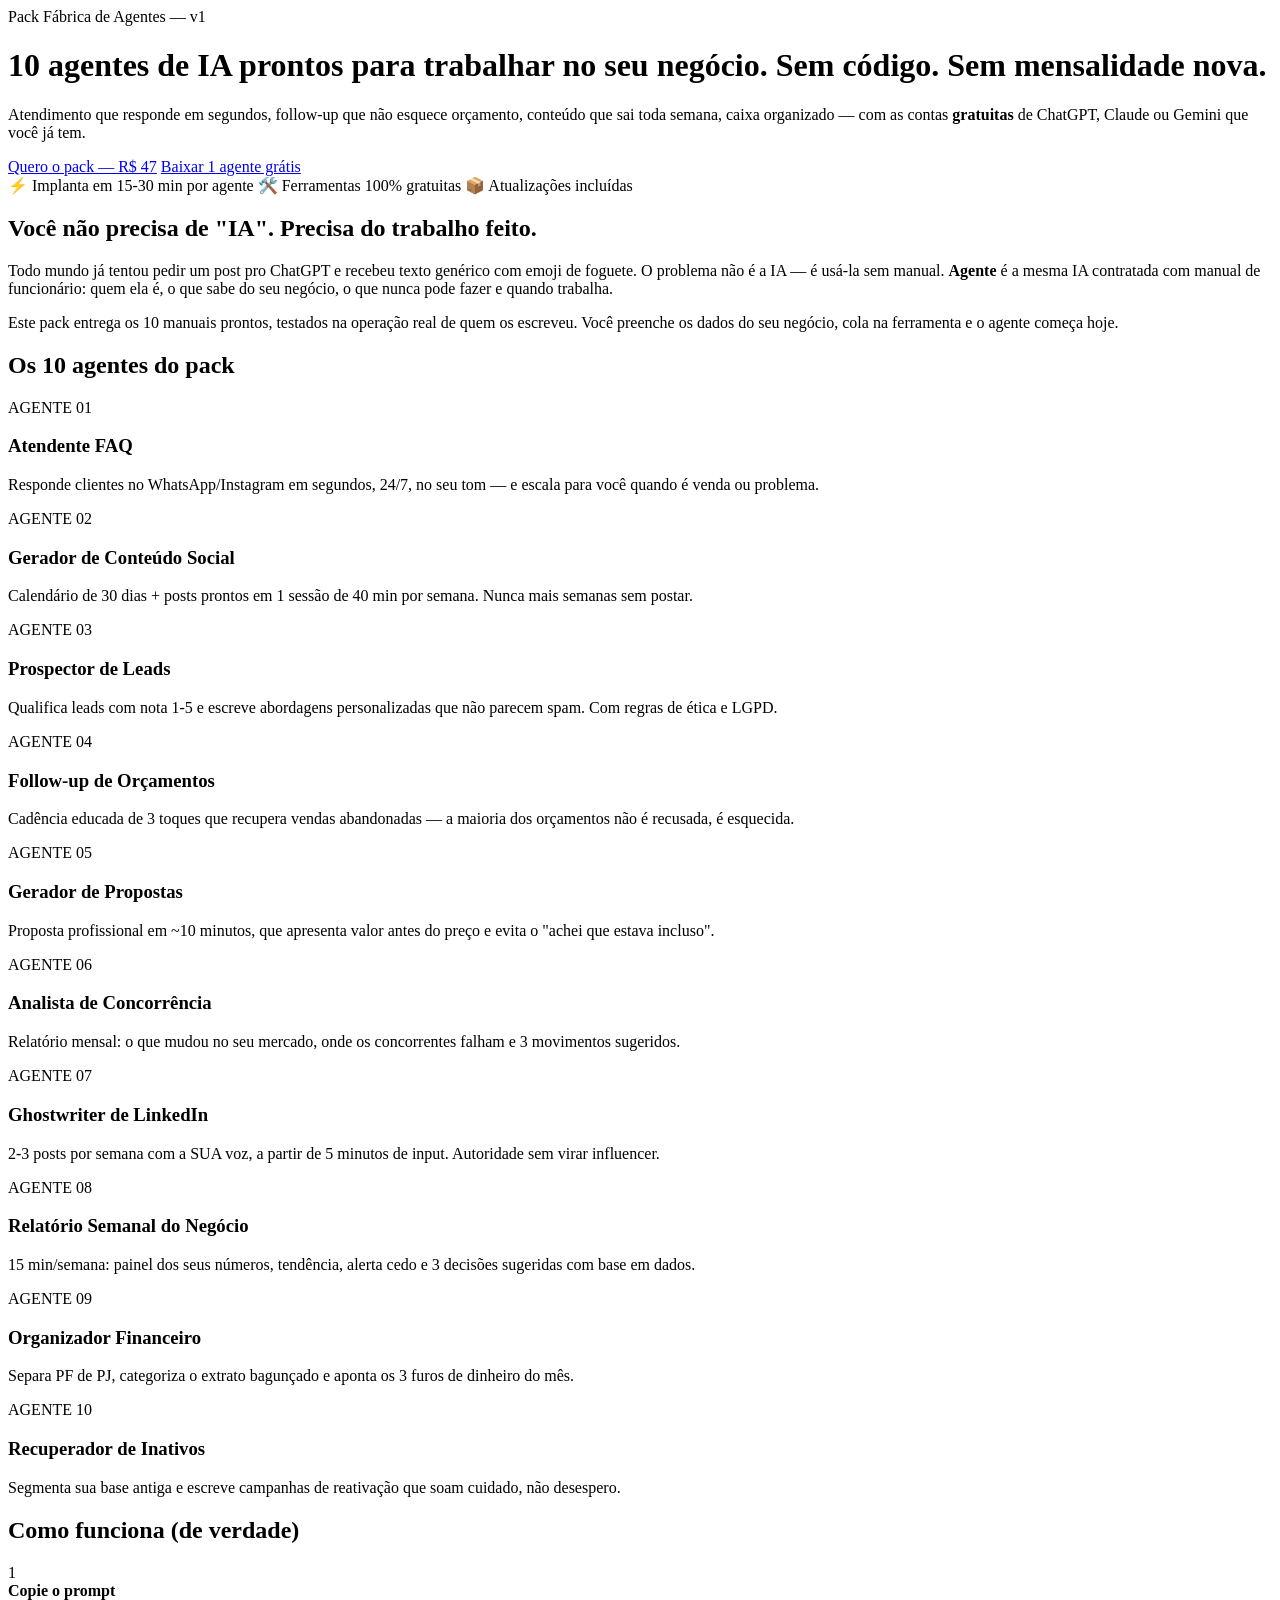
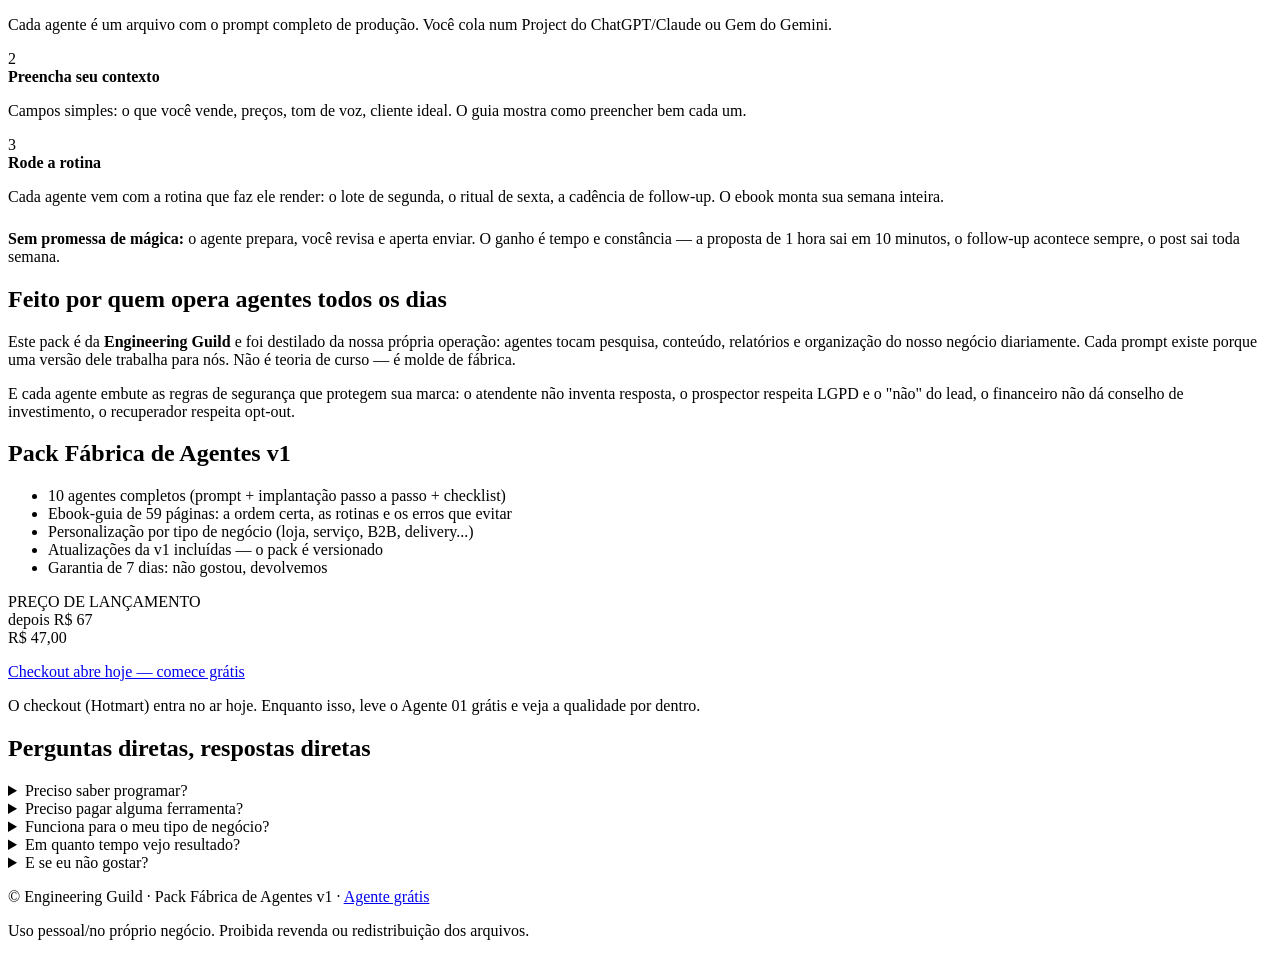
==== index.html @ 8c7f843d "feat(site): index.html [ENG-140]" ====
<!DOCTYPE html>
<html lang="pt-BR">
<head>
<meta charset="utf-8">
<meta name="viewport" content="width=device-width, initial-scale=1">
<title>Fábrica de Agentes — 10 agentes de IA prontos para o seu negócio (sem código)</title>
<meta name="description" content="Pack com 10 agentes de IA prontos para pequenos negócios: atendimento, propostas, prospecção, follow-up, conteúdo, finanças. Copiar, colar e usar — sem código, sem mensalidade nova. R$ 47 no lançamento.">
<link rel="canonical" href="https://engineeringguild.github.io/fabrica-de-agentes/">
<meta property="og:title" content="Fábrica de Agentes — 10 agentes de IA prontos para o seu negócio">
<meta property="og:description" content="Prompts de produção + guia passo a passo + ebook de 59 páginas. Feito por quem opera agentes todos os dias. R$ 47 no lançamento.">
<meta property="og:type" content="website">
<meta property="og:url" content="https://engineeringguild.github.io/fabrica-de-agentes/">
<meta property="og:locale" content="pt_BR">
<link rel="stylesheet" href="style.css">
<script type="application/ld+json">
{
  "@context": "https://schema.org",
  "@type": "Product",
  "name": "Pack Fábrica de Agentes v1",
  "description": "10 agentes de IA prontos para pequenos negócios — prompts de produção, guia de implantação passo a passo e ebook de 59 páginas.",
  "brand": { "@type": "Brand", "name": "Engineering Guild" },
  "offers": {
    "@type": "Offer",
    "price": "47.00",
    "priceCurrency": "BRL",
    "availability": "https://schema.org/PreOrder"
  }
}
</script>
</head>
<body>

<header class="hero">
  <div class="wrap">
    <div class="kicker">Pack Fábrica de Agentes — v1</div>
    <h1>10 agentes de IA prontos para trabalhar no seu negócio. Sem código. Sem mensalidade nova.</h1>
    <p class="sub">Atendimento que responde em segundos, follow-up que não esquece orçamento, conteúdo que sai toda semana, caixa organizado — com as contas <strong>gratuitas</strong> de ChatGPT, Claude ou Gemini que você já tem.</p>
    <a class="btn btn-primary" href="#oferta" id="cta-hero">Quero o pack — R$ 47</a>
    <a class="btn btn-ghost" href="gratis/">Baixar 1 agente grátis</a>
    <div class="badges">
      <span>⚡ Implanta em 15-30 min por agente</span>
      <span>🛠️ Ferramentas 100% gratuitas</span>
      <span>📦 Atualizações incluídas</span>
    </div>
  </div>
</header>

<section>
  <div class="wrap">
    <h2>Você não precisa de "IA". Precisa do trabalho feito.</h2>
    <p class="lead">Todo mundo já tentou pedir um post pro ChatGPT e recebeu texto genérico com emoji de foguete. O problema não é a IA — é usá-la sem manual. <strong>Agente</strong> é a mesma IA contratada com manual de funcionário: quem ela é, o que sabe do seu negócio, o que nunca pode fazer e quando trabalha.</p>
    <p class="lead">Este pack entrega os 10 manuais prontos, testados na operação real de quem os escreveu. Você preenche os dados do seu negócio, cola na ferramenta e o agente começa hoje.</p>
  </div>
</section>

<section class="soft" id="agentes">
  <div class="wrap">
    <h2>Os 10 agentes do pack</h2>
    <div class="grid">
      <div class="card free"><div class="num">AGENTE 01</div><h3>Atendente FAQ</h3><p>Responde clientes no WhatsApp/Instagram em segundos, 24/7, no seu tom — e escala para você quando é venda ou problema.</p></div>
      <div class="card"><div class="num">AGENTE 02</div><h3>Gerador de Conteúdo Social</h3><p>Calendário de 30 dias + posts prontos em 1 sessão de 40 min por semana. Nunca mais semanas sem postar.</p></div>
      <div class="card"><div class="num">AGENTE 03</div><h3>Prospector de Leads</h3><p>Qualifica leads com nota 1-5 e escreve abordagens personalizadas que não parecem spam. Com regras de ética e LGPD.</p></div>
      <div class="card"><div class="num">AGENTE 04</div><h3>Follow-up de Orçamentos</h3><p>Cadência educada de 3 toques que recupera vendas abandonadas — a maioria dos orçamentos não é recusada, é esquecida.</p></div>
      <div class="card"><div class="num">AGENTE 05</div><h3>Gerador de Propostas</h3><p>Proposta profissional em ~10 minutos, que apresenta valor antes do preço e evita o "achei que estava incluso".</p></div>
      <div class="card"><div class="num">AGENTE 06</div><h3>Analista de Concorrência</h3><p>Relatório mensal: o que mudou no seu mercado, onde os concorrentes falham e 3 movimentos sugeridos.</p></div>
      <div class="card"><div class="num">AGENTE 07</div><h3>Ghostwriter de LinkedIn</h3><p>2-3 posts por semana com a SUA voz, a partir de 5 minutos de input. Autoridade sem virar influencer.</p></div>
      <div class="card"><div class="num">AGENTE 08</div><h3>Relatório Semanal do Negócio</h3><p>15 min/semana: painel dos seus números, tendência, alerta cedo e 3 decisões sugeridas com base em dados.</p></div>
      <div class="card"><div class="num">AGENTE 09</div><h3>Organizador Financeiro</h3><p>Separa PF de PJ, categoriza o extrato bagunçado e aponta os 3 furos de dinheiro do mês.</p></div>
      <div class="card"><div class="num">AGENTE 10</div><h3>Recuperador de Inativos</h3><p>Segmenta sua base antiga e escreve campanhas de reativação que soam cuidado, não desespero.</p></div>
    </div>
  </div>
</section>

<section>
  <div class="wrap">
    <h2>Como funciona (de verdade)</h2>
    <div class="steps">
      <div class="step"><div class="n">1</div><strong>Copie o prompt</strong><p>Cada agente é um arquivo com o prompt completo de produção. Você cola num Project do ChatGPT/Claude ou Gem do Gemini.</p></div>
      <div class="step"><div class="n">2</div><strong>Preencha seu contexto</strong><p>Campos simples: o que você vende, preços, tom de voz, cliente ideal. O guia mostra como preencher bem cada um.</p></div>
      <div class="step"><div class="n">3</div><strong>Rode a rotina</strong><p>Cada agente vem com a rotina que faz ele render: o lote de segunda, o ritual de sexta, a cadência de follow-up. O ebook monta sua semana inteira.</p></div>
    </div>
    <p style="margin-top:24px"><strong>Sem promessa de mágica:</strong> o agente prepara, você revisa e aperta enviar. O ganho é tempo e constância — a proposta de 1 hora sai em 10 minutos, o follow-up acontece sempre, o post sai toda semana.</p>
  </div>
</section>

<section class="soft">
  <div class="wrap">
    <h2>Feito por quem opera agentes todos os dias</h2>
    <p class="lead">Este pack é da <strong>Engineering Guild</strong> e foi destilado da nossa própria operação: agentes tocam pesquisa, conteúdo, relatórios e organização do nosso negócio diariamente. Cada prompt existe porque uma versão dele trabalha para nós. Não é teoria de curso — é molde de fábrica.</p>
    <p class="lead">E cada agente embute as regras de segurança que protegem sua marca: o atendente não inventa resposta, o prospector respeita LGPD e o "não" do lead, o financeiro não dá conselho de investimento, o recuperador respeita opt-out.</p>
  </div>
</section>

<section id="oferta">
  <div class="wrap">
    <div class="offer">
      <div>
        <h2>Pack Fábrica de Agentes v1</h2>
        <ul>
          <li>10 agentes completos (prompt + implantação passo a passo + checklist)</li>
          <li>Ebook-guia de 59 páginas: a ordem certa, as rotinas e os erros que evitar</li>
          <li>Personalização por tipo de negócio (loja, serviço, B2B, delivery...)</li>
          <li>Atualizações da v1 incluídas — o pack é versionado</li>
          <li>Garantia de 7 dias: não gostou, devolvemos</li>
        </ul>
      </div>
      <div class="price-box">
        <div class="tag">PREÇO DE LANÇAMENTO</div>
        <div class="old">depois R$ 67</div>
        <div class="now">R$ 47<span class="cents">,00</span></div>
        <p style="margin:16px 0 0"><a class="btn btn-primary" href="gratis/" id="cta-comprar">Checkout abre hoje — comece grátis</a></p>
        <p class="guarantee">O checkout (Hotmart) entra no ar hoje. Enquanto isso, leve o Agente 01 grátis e veja a qualidade por dentro.</p>
      </div>
    </div>
  </div>
</section>

<section class="soft" id="faq">
  <div class="wrap">
    <h2>Perguntas diretas, respostas diretas</h2>
    <details><summary>Preciso saber programar?</summary><p>Não. Tudo funciona por copiar e colar nas ferramentas que você já usa (ChatGPT, Claude ou Gemini), no plano gratuito. Se você sabe usar WhatsApp, sabe usar o pack.</p></details>
    <details><summary>Preciso pagar alguma ferramenta?</summary><p>Não. Os 10 agentes foram desenhados para os planos gratuitos. Os planos pagos só fazem sentido depois, se o seu volume crescer — e o ebook explica exatamente quando.</p></details>
    <details><summary>Funciona para o meu tipo de negócio?</summary><p>Cada agente tem uma seção de personalização para loja/e-commerce, serviços locais, profissional liberal, B2B e delivery. Se o seu negócio atende cliente, os agentes se adaptam.</p></details>
    <details><summary>Em quanto tempo vejo resultado?</summary><p>O Atendente FAQ responde em segundos no primeiro dia. O follow-up costuma recuperar orçamento parado na primeira semana. Constância de conteúdo e números aparecem no primeiro mês. Sem mágica: o que o pack entrega é alavanca e constância.</p></details>
    <details><summary>E se eu não gostar?</summary><p>Garantia de 7 dias pela plataforma de pagamento — devolução integral, sem perguntas.</p></details>
  </div>
</section>

<footer>
  <div class="wrap">
    <p>© Engineering Guild · Pack Fábrica de Agentes v1 · <a href="gratis/">Agente grátis</a></p>
    <p>Uso pessoal/no próprio negócio. Proibida revenda ou redistribuição dos arquivos.</p>
  </div>
</footer>

</body>
</html>
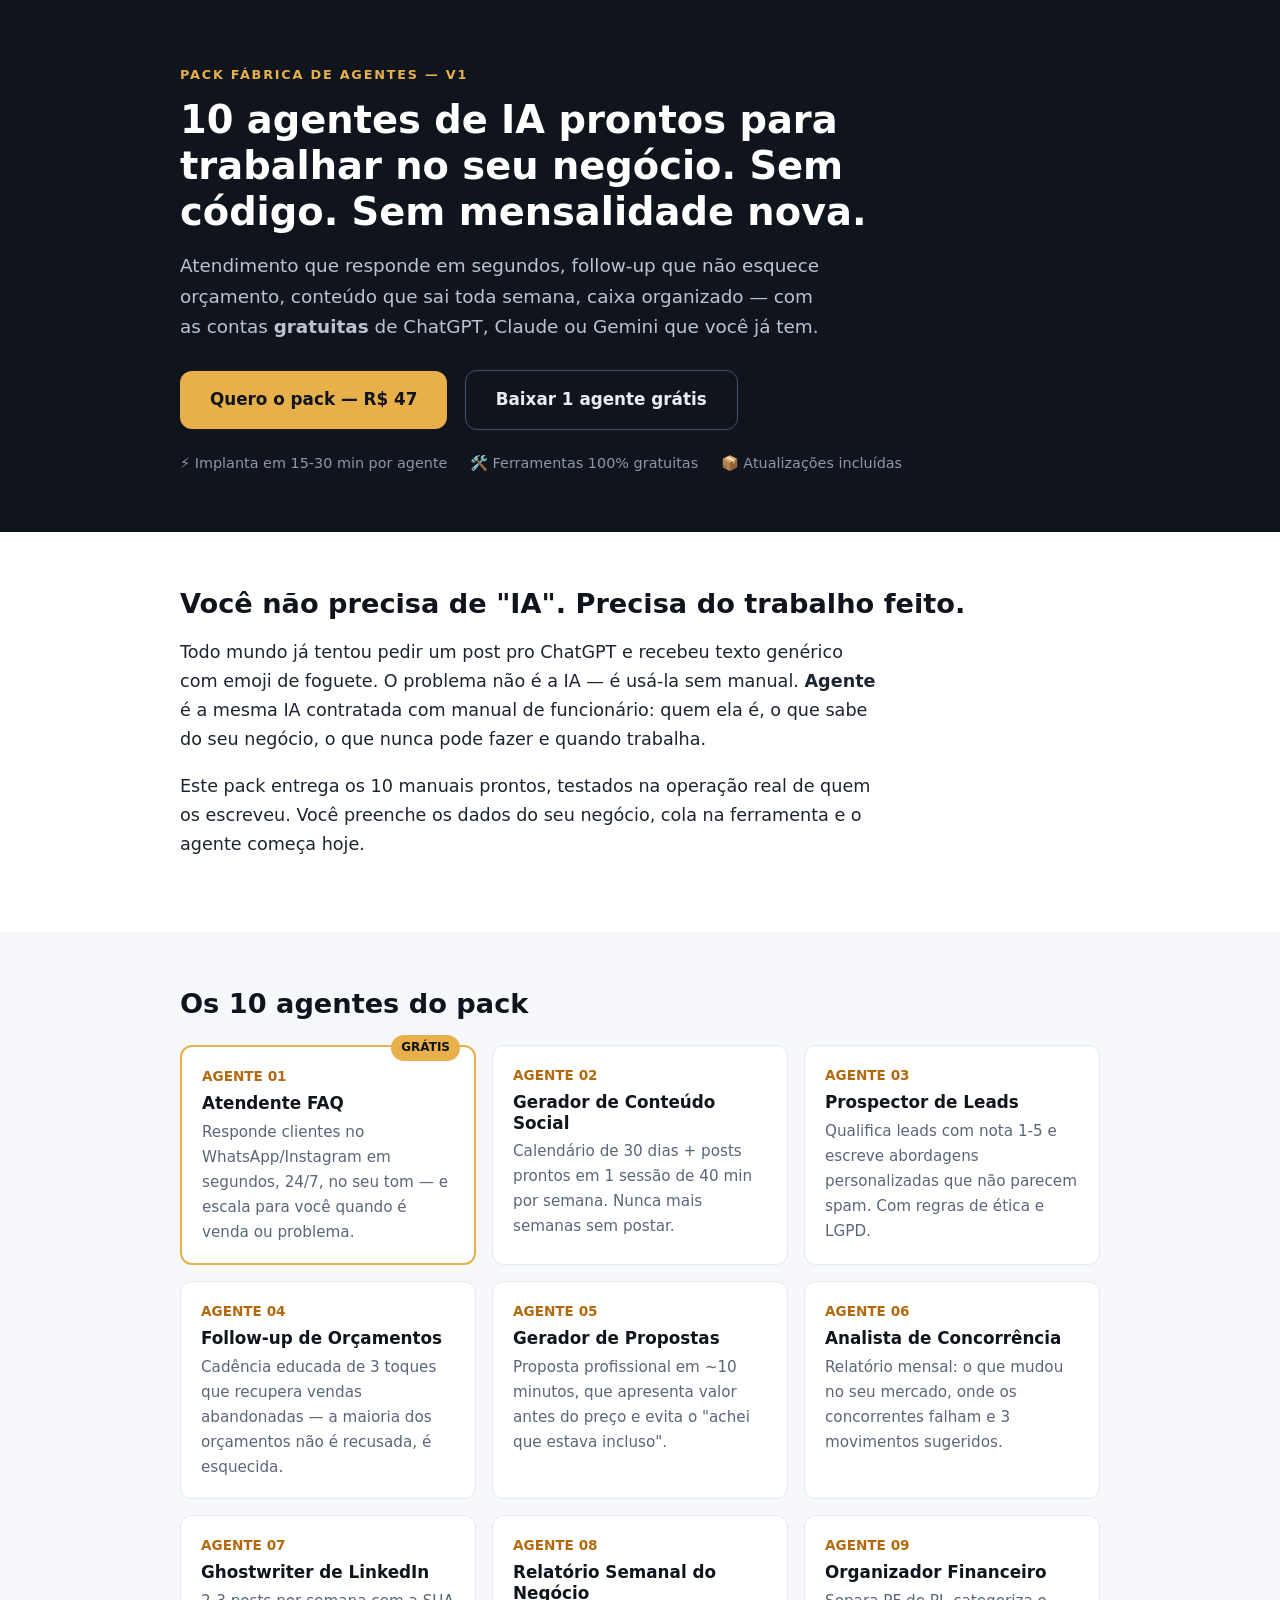
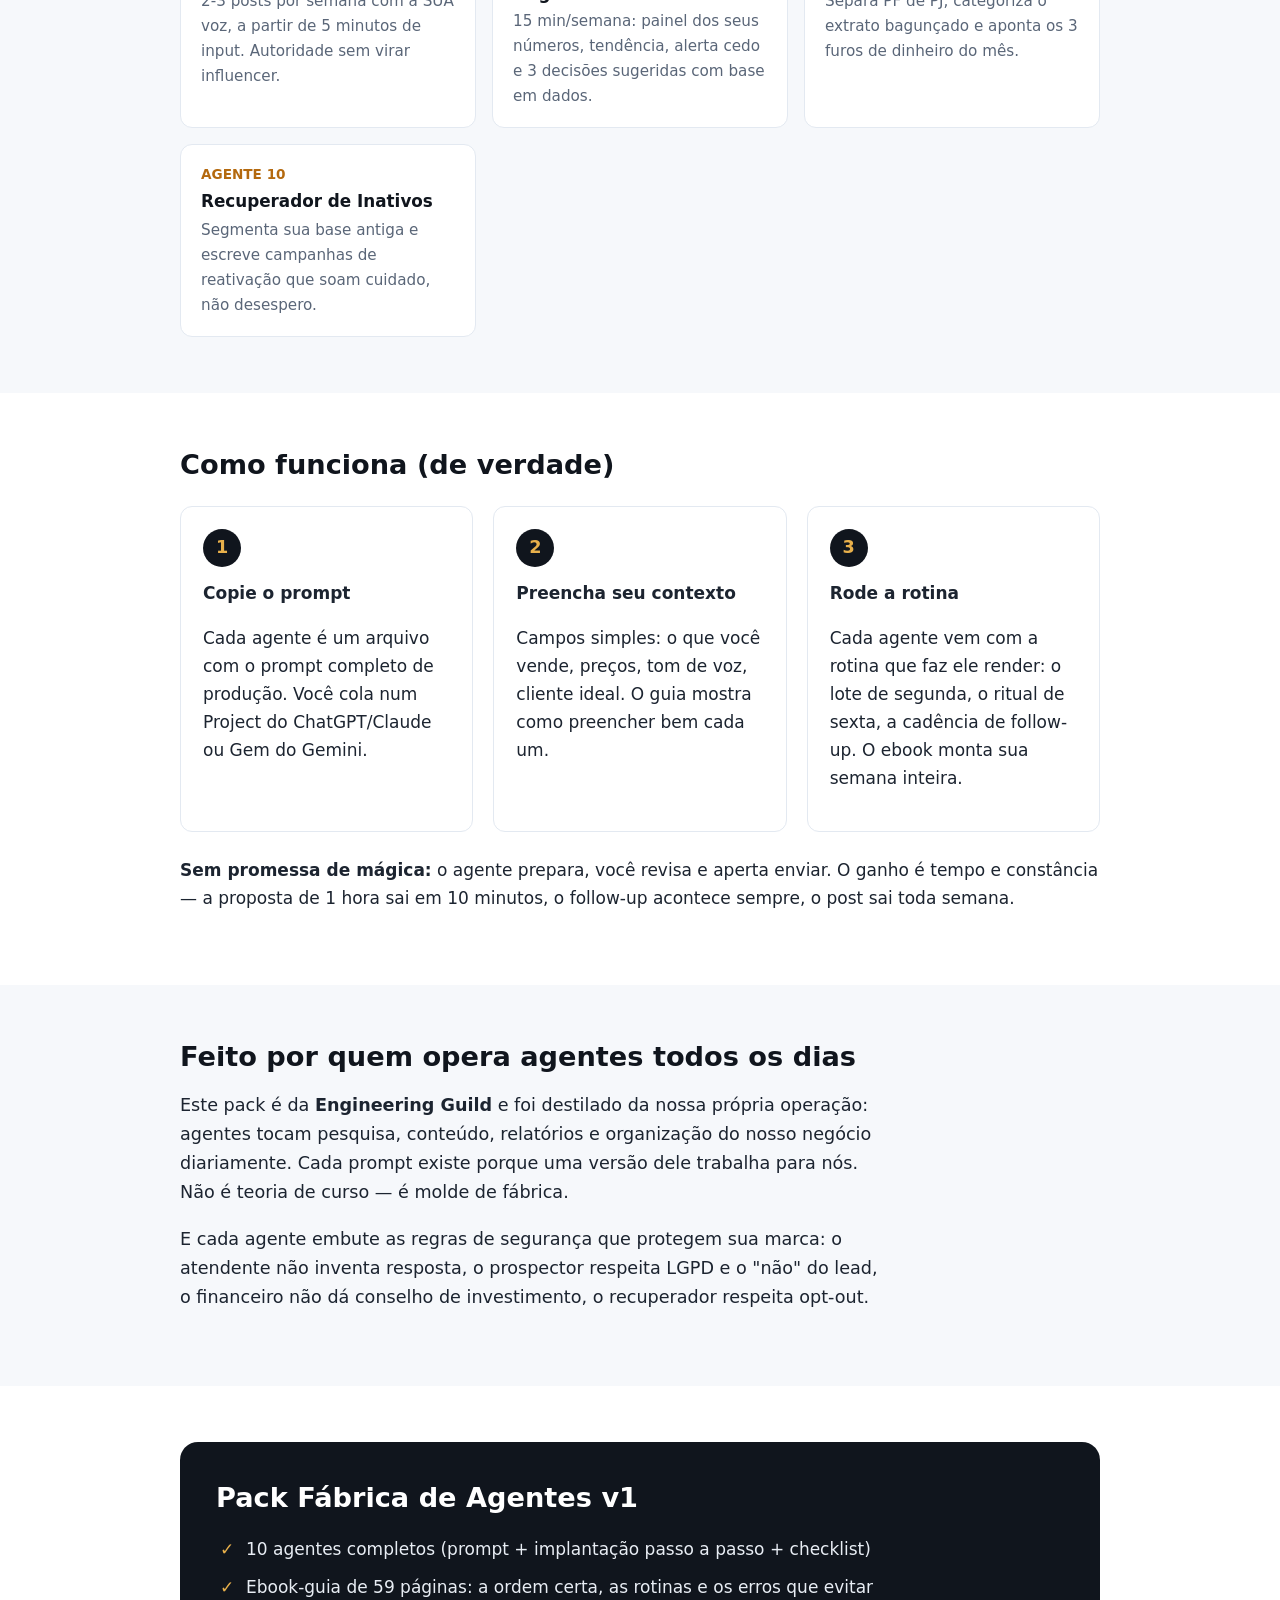
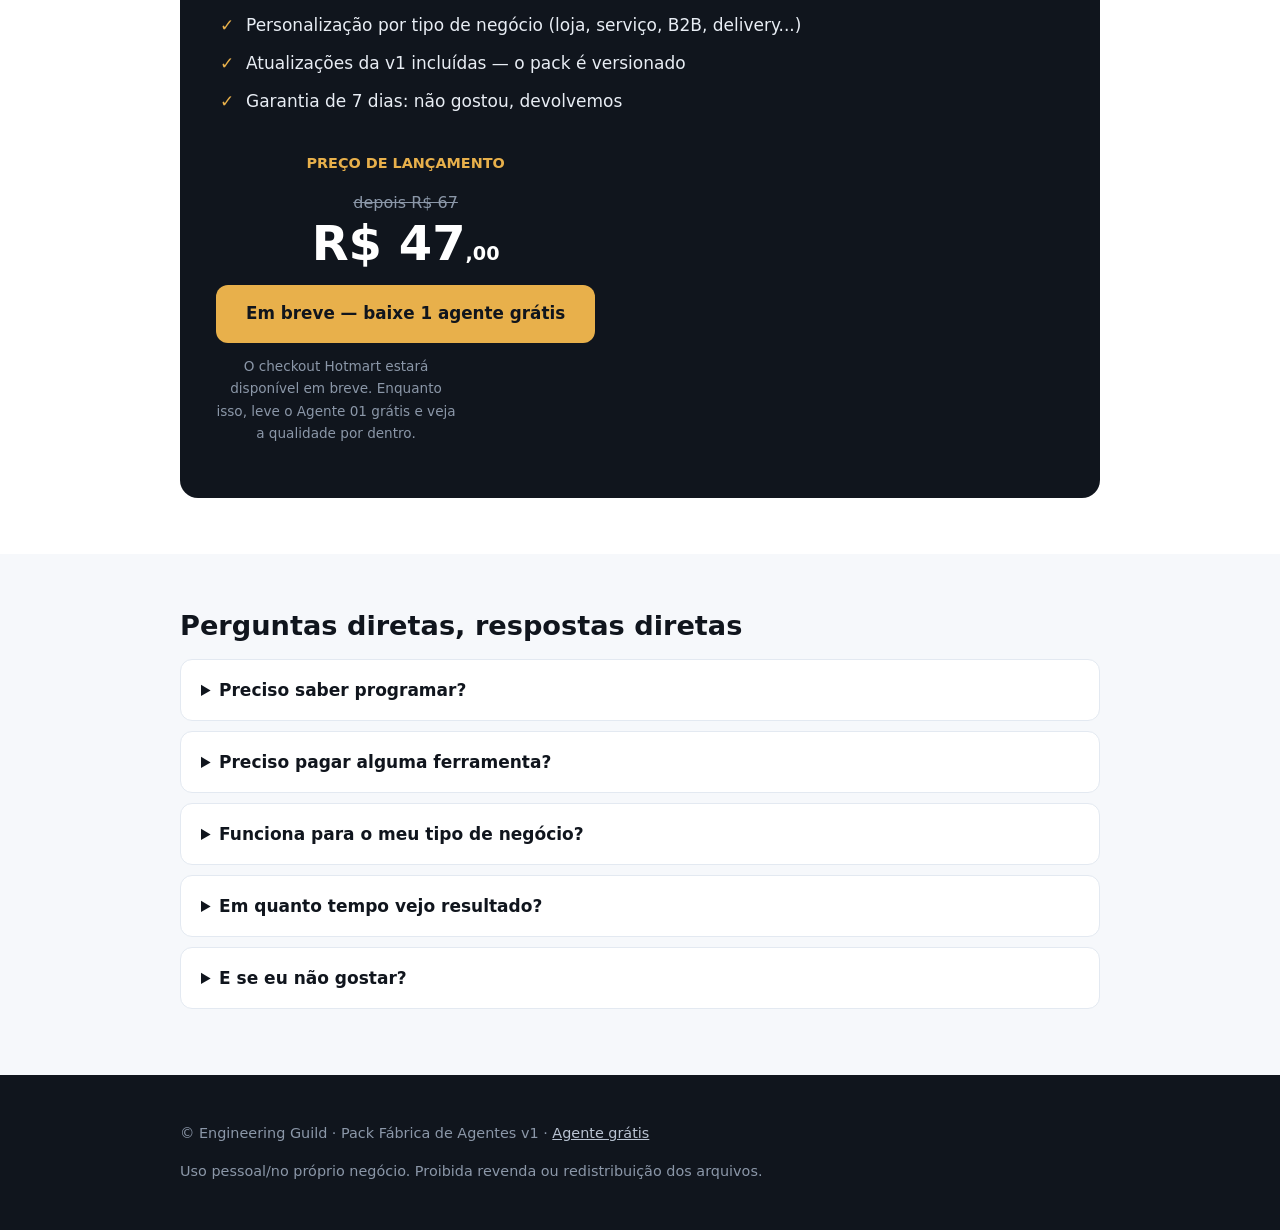
==== commit 1eff9088: "fix(lp): atualiza texto stale "checkout abre hoje" → "em breve" Escrito em 2026-06-12 (launch day); " ====
--- a/index.html
+++ b/index.html
@@ -108,8 +108,8 @@
         <div class="tag">PREÇO DE LANÇAMENTO</div>
         <div class="old">depois R$ 67</div>
         <div class="now">R$ 47<span class="cents">,00</span></div>
-        <p style="margin:16px 0 0"><a class="btn btn-primary" href="gratis/" id="cta-comprar">Checkout abre hoje — comece grátis</a></p>
-        <p class="guarantee">O checkout (Hotmart) entra no ar hoje. Enquanto isso, leve o Agente 01 grátis e veja a qualidade por dentro.</p>
+        <p style="margin:16px 0 0"><a class="btn btn-primary" href="gratis/" id="cta-comprar">Em breve — baixe 1 agente grátis</a></p>
+        <p class="guarantee">O checkout Hotmart estará disponível em breve. Enquanto isso, leve o Agente 01 grátis e veja a qualidade por dentro.</p>
       </div>
     </div>
   </div>
--- a/style.css
+++ b/style.css
@@ -0,0 +1,119 @@
+:root {
+  --ink: #10151d;
+  --ink-2: #1c2430;
+  --muted: #5a6678;
+  --bg: #ffffff;
+  --bg-soft: #f6f8fb;
+  --accent: #e8b04b;
+  --accent-dark: #b4690e;
+  --ok: #1d7a4f;
+  --radius: 12px;
+}
+* { box-sizing: border-box; }
+html { scroll-behavior: smooth; }
+body {
+  margin: 0;
+  font-family: 'Segoe UI', system-ui, -apple-system, Arial, sans-serif;
+  color: var(--ink-2);
+  background: var(--bg);
+  line-height: 1.65;
+  font-size: 17px;
+}
+.wrap { max-width: 960px; margin: 0 auto; padding: 0 20px; }
+h1, h2, h3 { color: var(--ink); line-height: 1.2; }
+h2 { font-size: 1.7rem; margin: 0 0 16px; }
+a { color: var(--accent-dark); }
+
+/* Hero */
+.hero { background: var(--ink); color: #e8edf4; padding: 64px 0 56px; }
+.hero .kicker {
+  color: var(--accent); font-weight: 600; letter-spacing: .14em;
+  text-transform: uppercase; font-size: .8rem;
+}
+.hero h1 { color: #fff; font-size: 2.4rem; margin: 12px 0 16px; max-width: 720px; }
+.hero p.sub { font-size: 1.15rem; color: #b9c3d2; max-width: 640px; margin: 0 0 28px; }
+.hero .badges { margin-top: 22px; color: #8b97a8; font-size: .9rem; }
+.hero .badges span { margin-right: 18px; white-space: nowrap; }
+
+/* CTA */
+.btn {
+  display: inline-block; padding: 15px 30px; border-radius: var(--radius);
+  font-weight: 700; font-size: 1.05rem; text-decoration: none;
+  transition: transform .12s ease;
+}
+.btn:hover { transform: translateY(-2px); }
+.btn-primary { background: var(--accent); color: var(--ink); }
+.btn-ghost { background: transparent; color: #e8edf4; border: 1.5px solid #44506a; margin-left: 12px; }
+.price-note { font-size: .9rem; color: #8b97a8; margin-top: 10px; }
+
+/* Sections */
+section { padding: 56px 0; }
+section.soft { background: var(--bg-soft); }
+.lead { font-size: 1.1rem; max-width: 700px; }
+
+/* Cards dos agentes */
+.grid { display: grid; grid-template-columns: repeat(auto-fit, minmax(260px, 1fr)); gap: 16px; margin-top: 24px; }
+.card {
+  background: #fff; border: 1px solid #e3e9f1; border-radius: var(--radius);
+  padding: 18px 20px;
+}
+.card .num { color: var(--accent-dark); font-weight: 700; font-size: .85rem; }
+.card h3 { margin: 6px 0 6px; font-size: 1.05rem; }
+.card p { margin: 0; color: var(--muted); font-size: .95rem; }
+.card.free { border: 2px solid var(--accent); position: relative; }
+.card.free::after {
+  content: 'GRÁTIS'; position: absolute; top: -12px; right: 14px;
+  background: var(--accent); color: var(--ink); font-weight: 800;
+  font-size: .75rem; padding: 3px 10px; border-radius: 20px;
+}
+
+/* Passos */
+.steps { display: grid; grid-template-columns: repeat(auto-fit, minmax(220px, 1fr)); gap: 20px; margin-top: 24px; }
+.step { background: #fff; border-radius: var(--radius); padding: 22px; border: 1px solid #e3e9f1; }
+.step .n {
+  width: 38px; height: 38px; border-radius: 50%; background: var(--ink);
+  color: var(--accent); font-weight: 800; display: flex; align-items: center;
+  justify-content: center; margin-bottom: 12px; font-size: 1.1rem;
+}
+
+/* Oferta */
+.offer {
+  background: var(--ink); color: #e8edf4; border-radius: 18px;
+  padding: 40px 36px; display: flex; flex-wrap: wrap; gap: 32px;
+  align-items: center; justify-content: space-between;
+}
+.offer h2 { color: #fff; }
+.offer ul { list-style: none; padding: 0; margin: 14px 0 0; }
+.offer li { padding: 5px 0 5px 30px; position: relative; }
+.offer li::before { content: '✓'; position: absolute; left: 4px; color: var(--accent); font-weight: 800; }
+.price-box { text-align: center; min-width: 240px; }
+.price-box .old { color: #8b97a8; text-decoration: line-through; font-size: 1rem; }
+.price-box .now { font-size: 3rem; font-weight: 800; color: #fff; line-height: 1.1; }
+.price-box .cents { font-size: 1.2rem; }
+.price-box .tag { color: var(--accent); font-weight: 600; font-size: .9rem; margin-bottom: 14px; }
+.guarantee { font-size: .85rem; color: #8b97a8; margin-top: 12px; max-width: 240px; }
+
+/* FAQ */
+details {
+  background: #fff; border: 1px solid #e3e9f1; border-radius: var(--radius);
+  padding: 16px 20px; margin-bottom: 10px;
+}
+details summary { font-weight: 600; cursor: pointer; color: var(--ink); }
+details p { margin: 10px 0 0; color: var(--muted); }
+
+/* Footer */
+footer { background: var(--ink); color: #8b97a8; padding: 32px 0; font-size: .9rem; }
+footer a { color: #b9c3d2; }
+
+/* Páginas internas (gratis / obrigado) */
+.page-narrow { max-width: 680px; margin: 0 auto; padding: 56px 20px; }
+.dl-box {
+  background: var(--bg-soft); border: 2px dashed var(--accent-dark);
+  border-radius: var(--radius); padding: 28px; text-align: center; margin: 28px 0;
+}
+
+@media (max-width: 640px) {
+  .hero h1 { font-size: 1.7rem; }
+  .btn-ghost { margin-left: 0; margin-top: 10px; }
+  .offer { padding: 28px 22px; }
+}
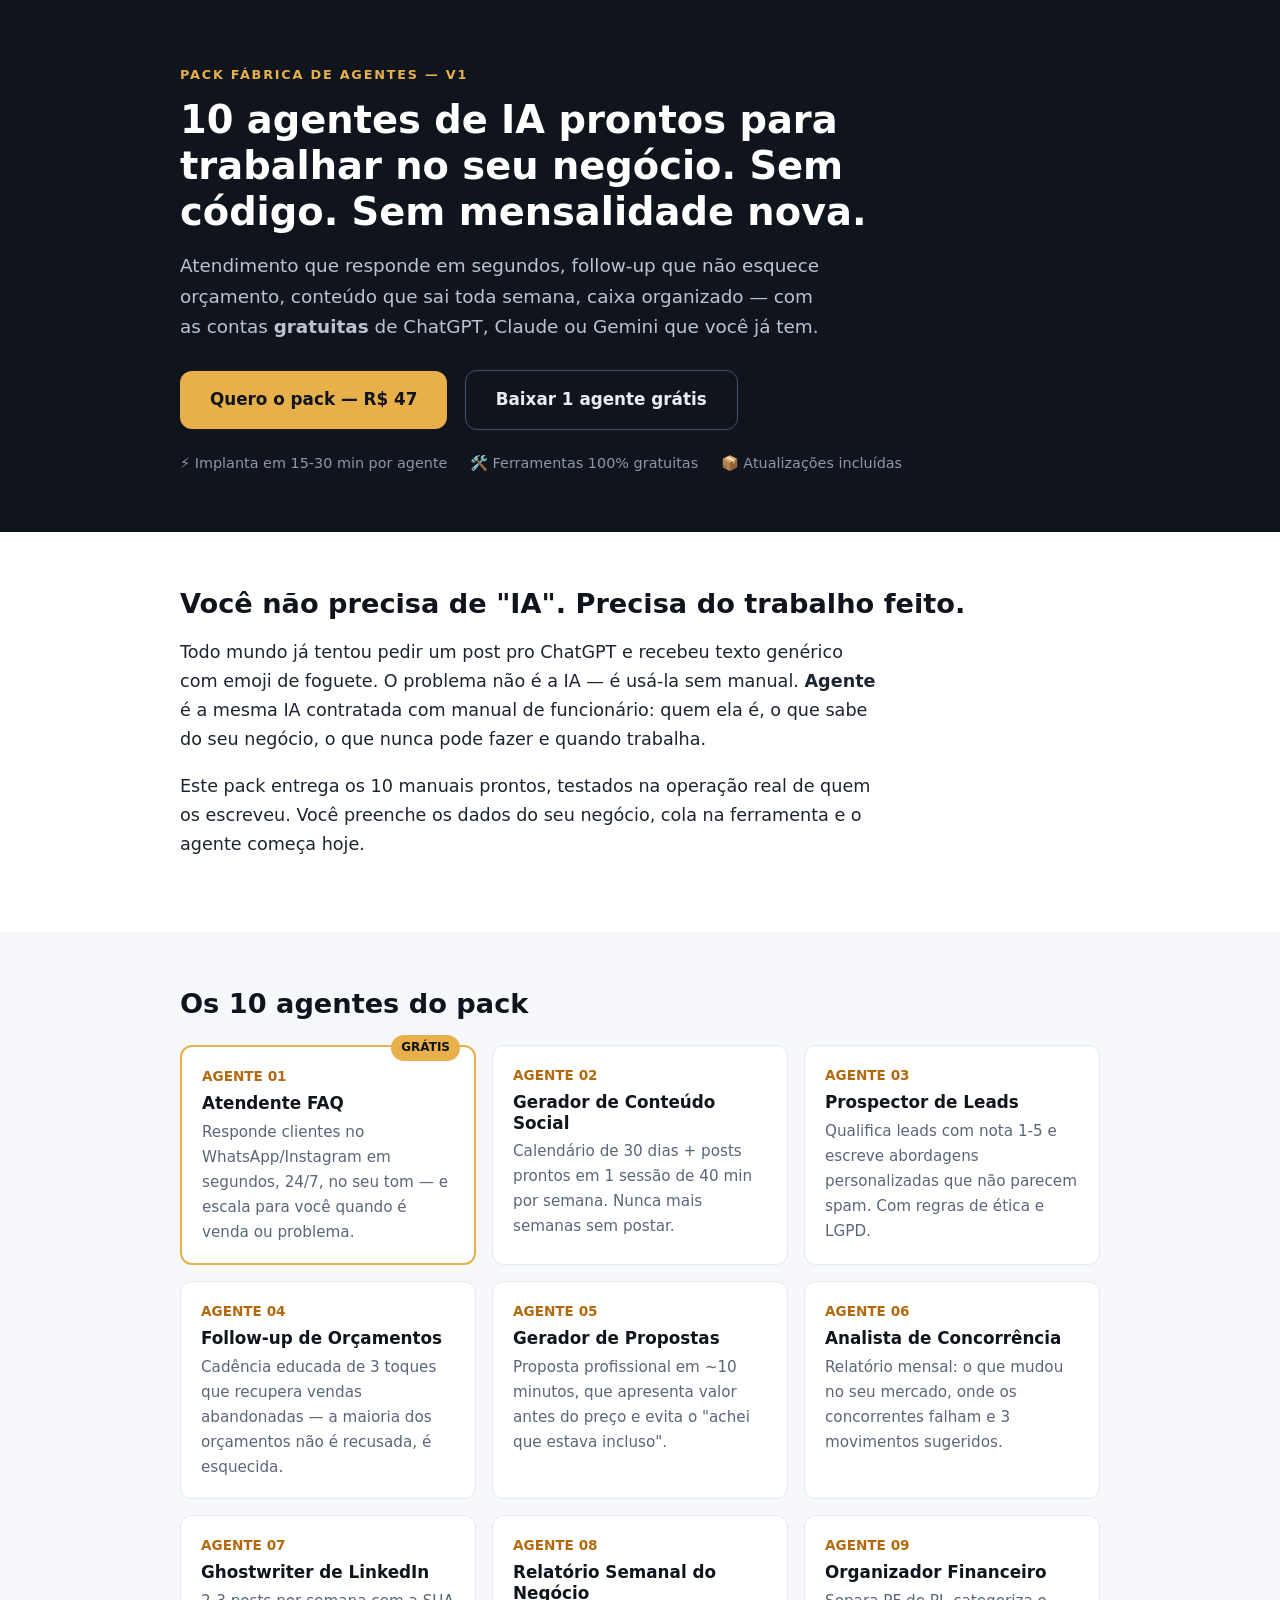
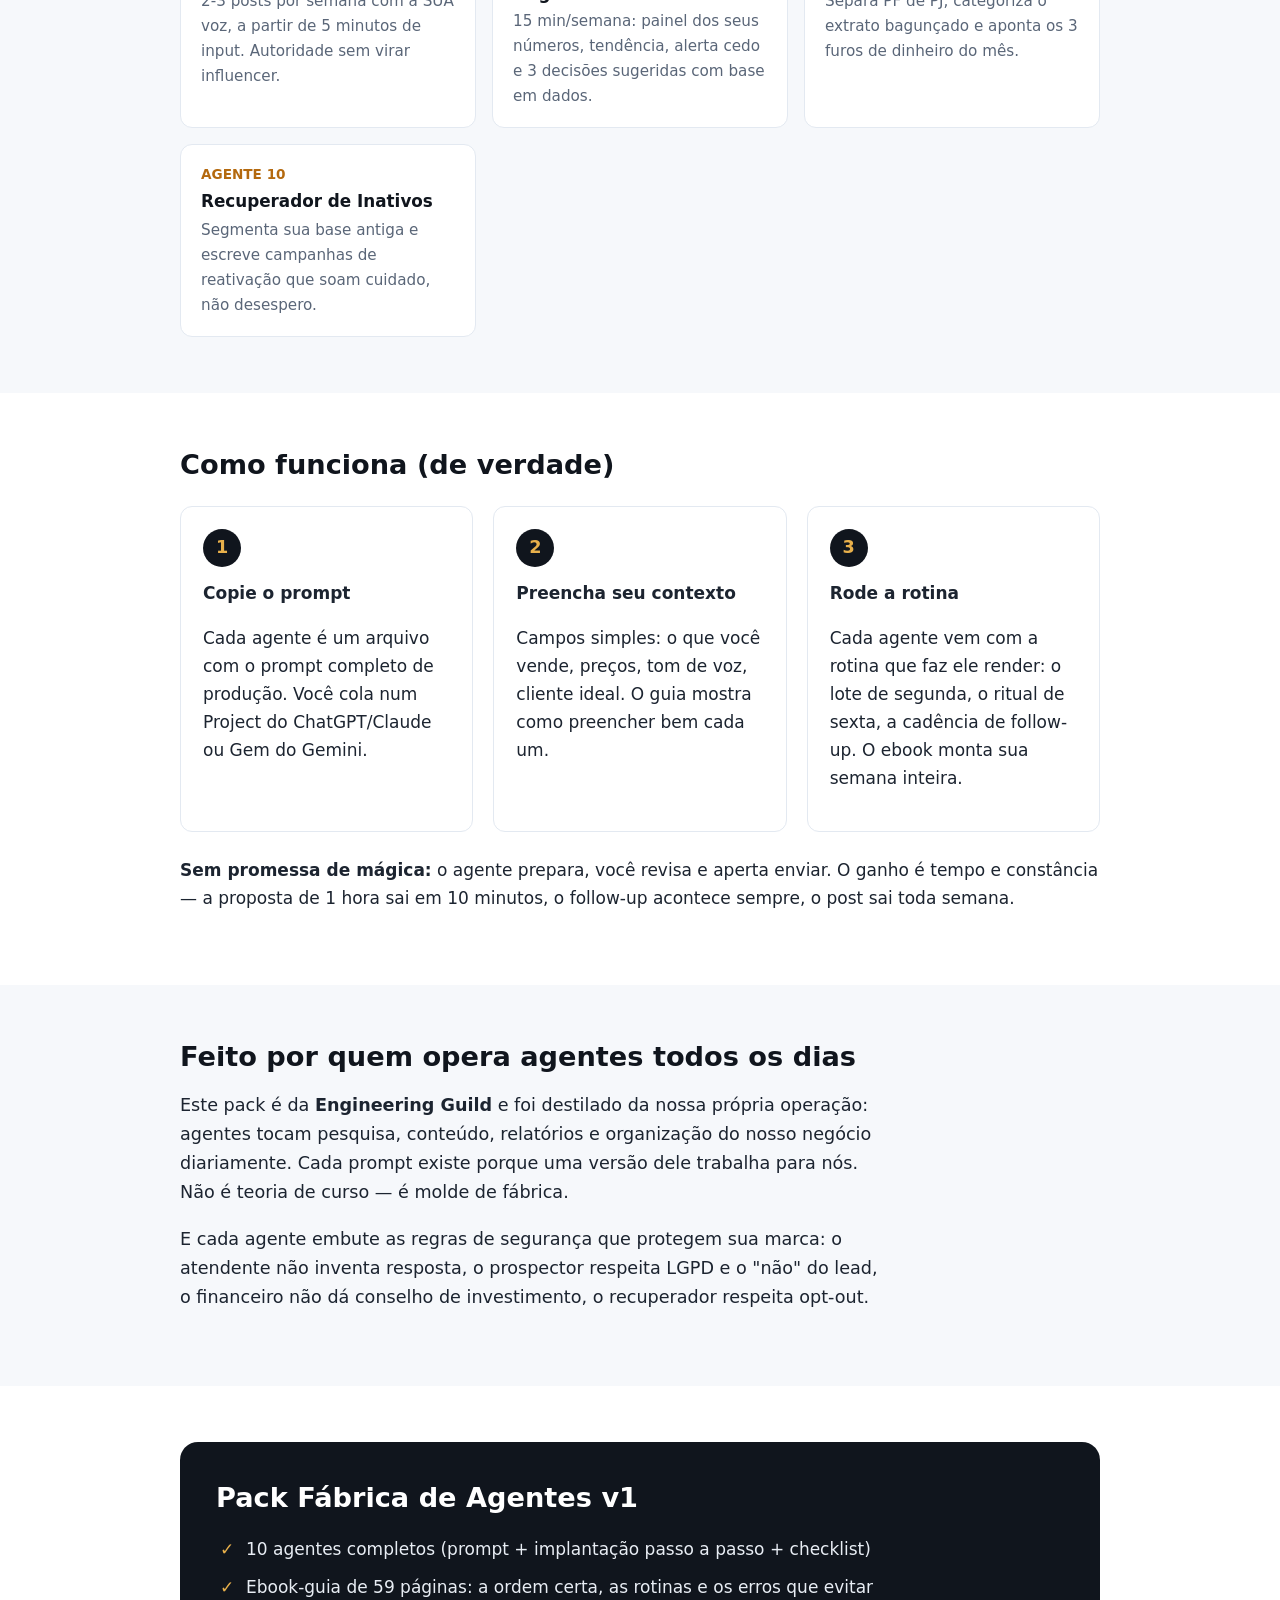
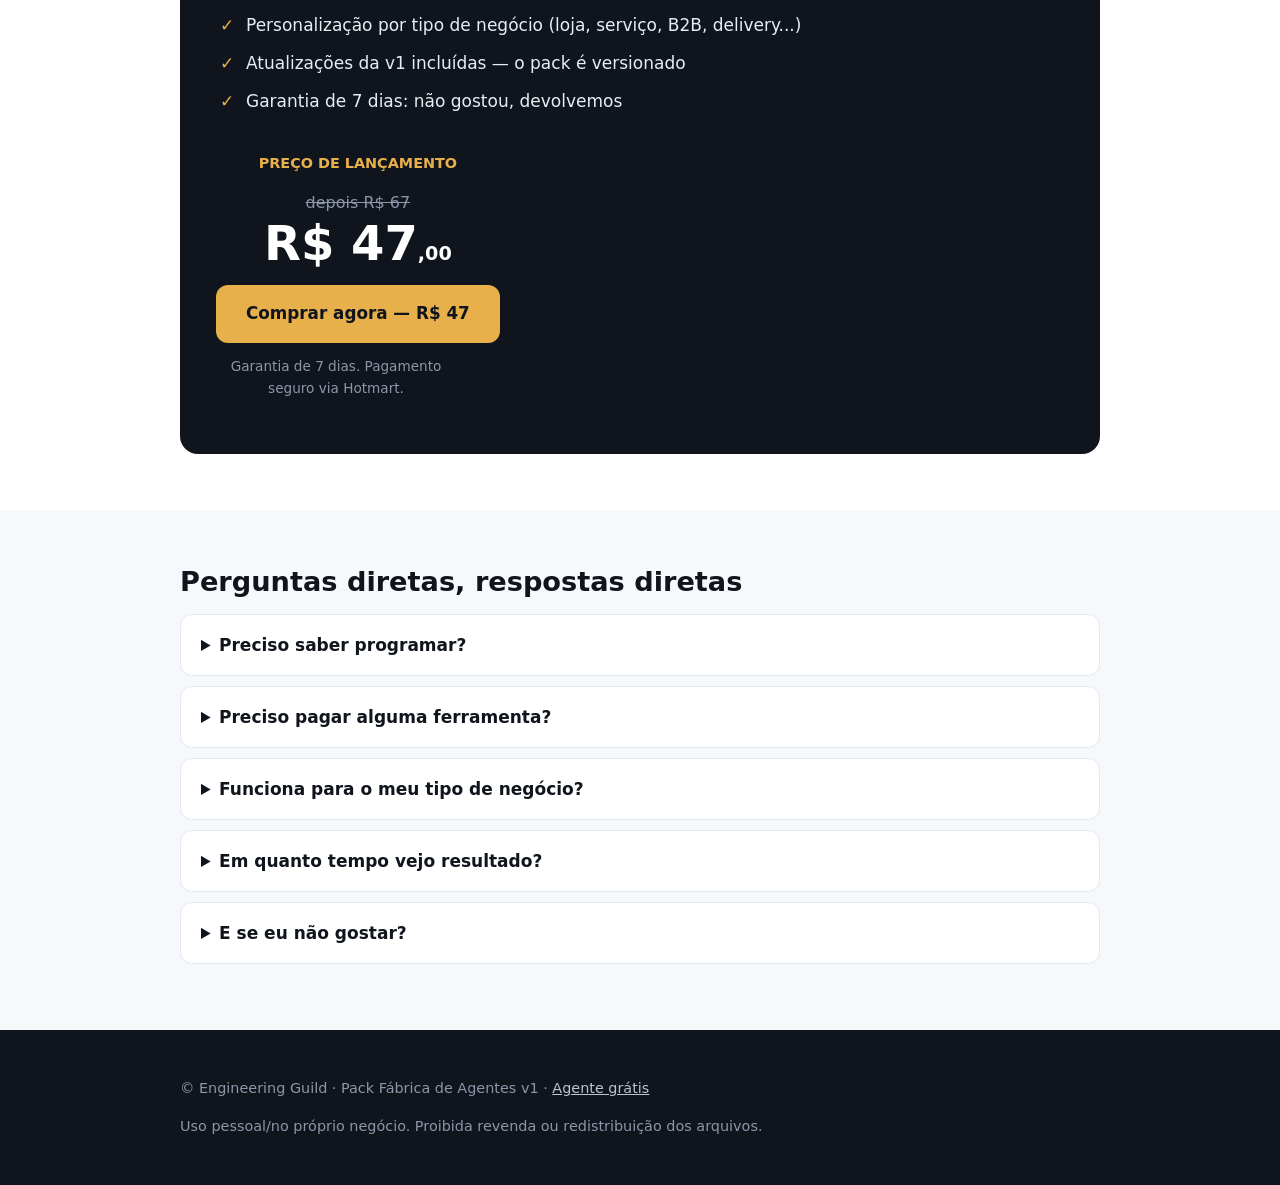
==== commit c4a320e9: "feat: swap CTAs para checkout Hotmart + InStock (ENG-140) - #cta-hero e #cta-comprar apontam para pa" ====
--- a/index.html
+++ b/index.html
@@ -23,7 +23,7 @@
     "@type": "Offer",
     "price": "47.00",
     "priceCurrency": "BRL",
-    "availability": "https://schema.org/PreOrder"
+    "availability": "https://schema.org/InStock"
   }
 }
 </script>
@@ -35,7 +35,7 @@
     <div class="kicker">Pack Fábrica de Agentes — v1</div>
     <h1>10 agentes de IA prontos para trabalhar no seu negócio. Sem código. Sem mensalidade nova.</h1>
     <p class="sub">Atendimento que responde em segundos, follow-up que não esquece orçamento, conteúdo que sai toda semana, caixa organizado — com as contas <strong>gratuitas</strong> de ChatGPT, Claude ou Gemini que você já tem.</p>
-    <a class="btn btn-primary" href="#oferta" id="cta-hero">Quero o pack — R$ 47</a>
+    <a class="btn btn-primary" href="https://pay.hotmart.com/C106375857V" id="cta-hero">Quero o pack — R$ 47</a>
     <a class="btn btn-ghost" href="gratis/">Baixar 1 agente grátis</a>
     <div class="badges">
       <span>⚡ Implanta em 15-30 min por agente</span>
@@ -108,8 +108,8 @@
         <div class="tag">PREÇO DE LANÇAMENTO</div>
         <div class="old">depois R$ 67</div>
         <div class="now">R$ 47<span class="cents">,00</span></div>
-        <p style="margin:16px 0 0"><a class="btn btn-primary" href="gratis/" id="cta-comprar">Em breve — baixe 1 agente grátis</a></p>
-        <p class="guarantee">O checkout Hotmart estará disponível em breve. Enquanto isso, leve o Agente 01 grátis e veja a qualidade por dentro.</p>
+        <p style="margin:16px 0 0"><a class="btn btn-primary" href="https://pay.hotmart.com/C106375857V" id="cta-comprar">Comprar agora — R$ 47</a></p>
+        <p class="guarantee">Garantia de 7 dias. Pagamento seguro via Hotmart.</p>
       </div>
     </div>
   </div>
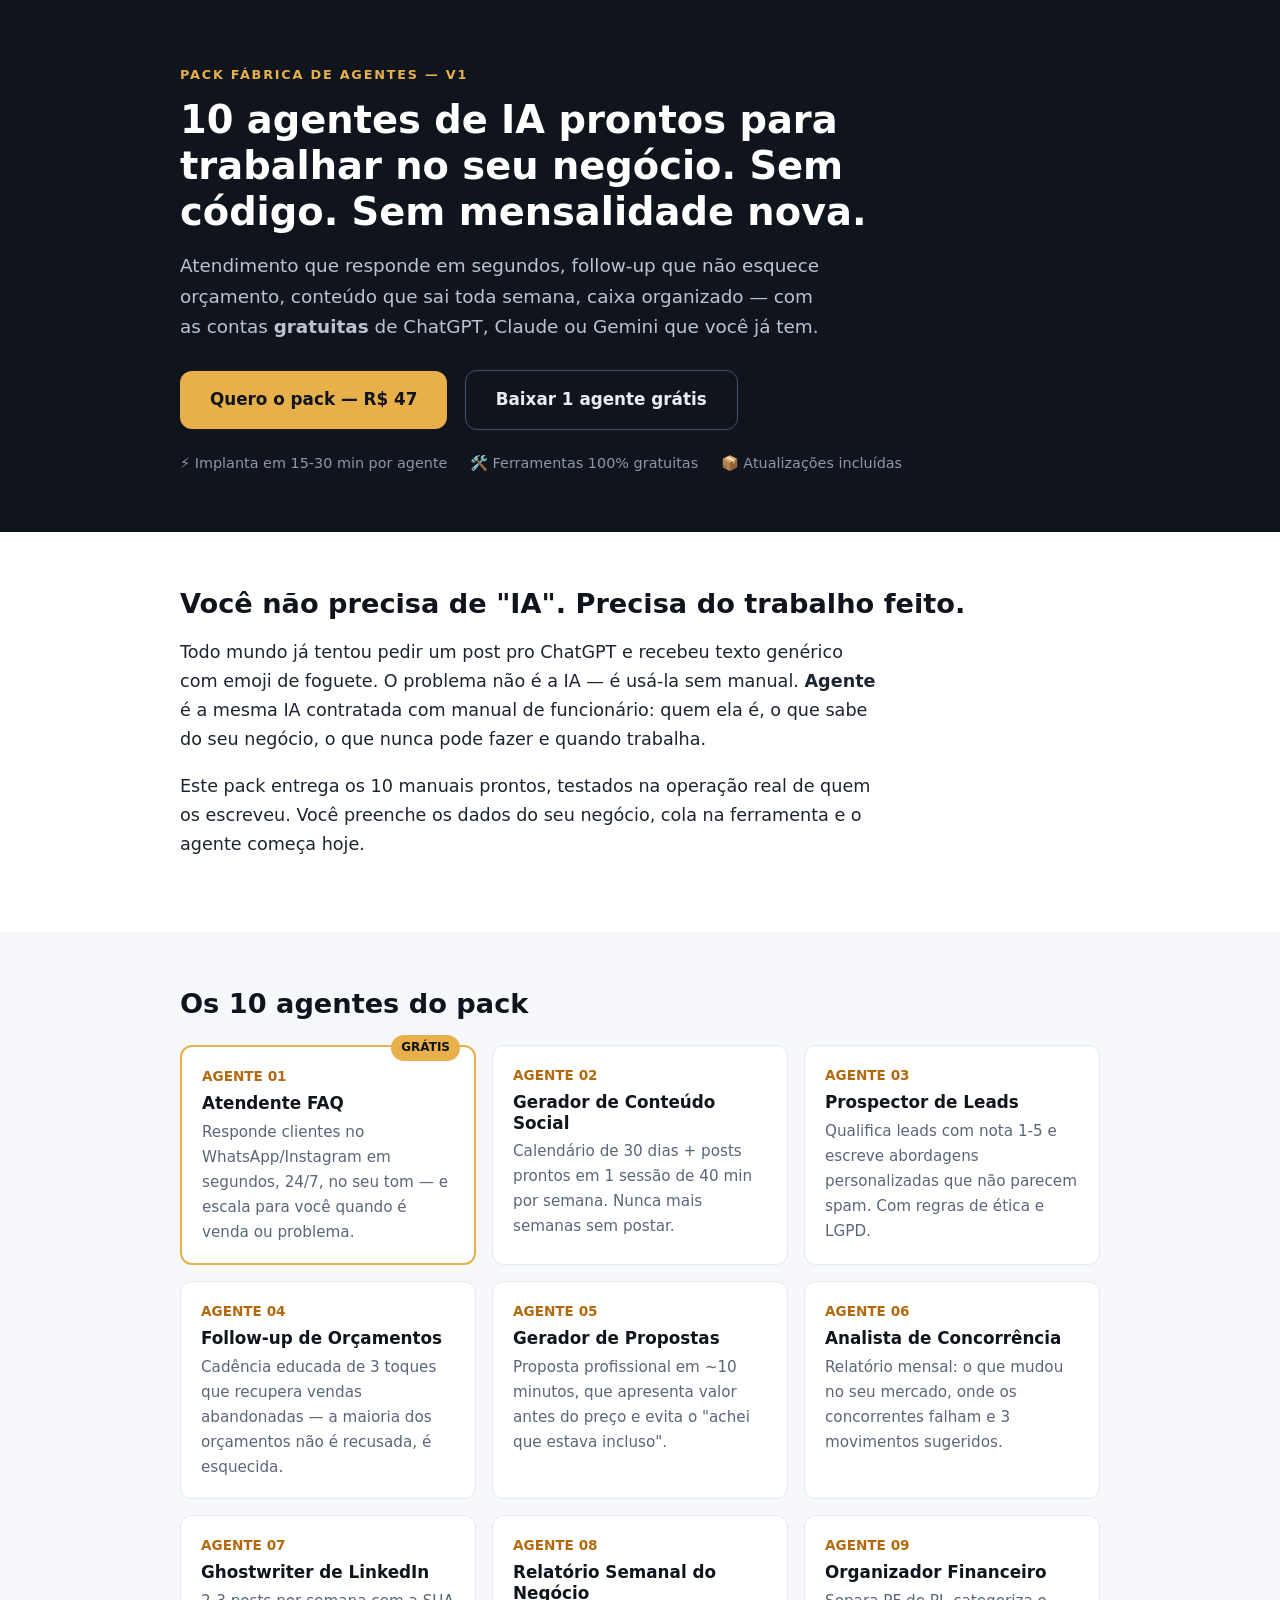
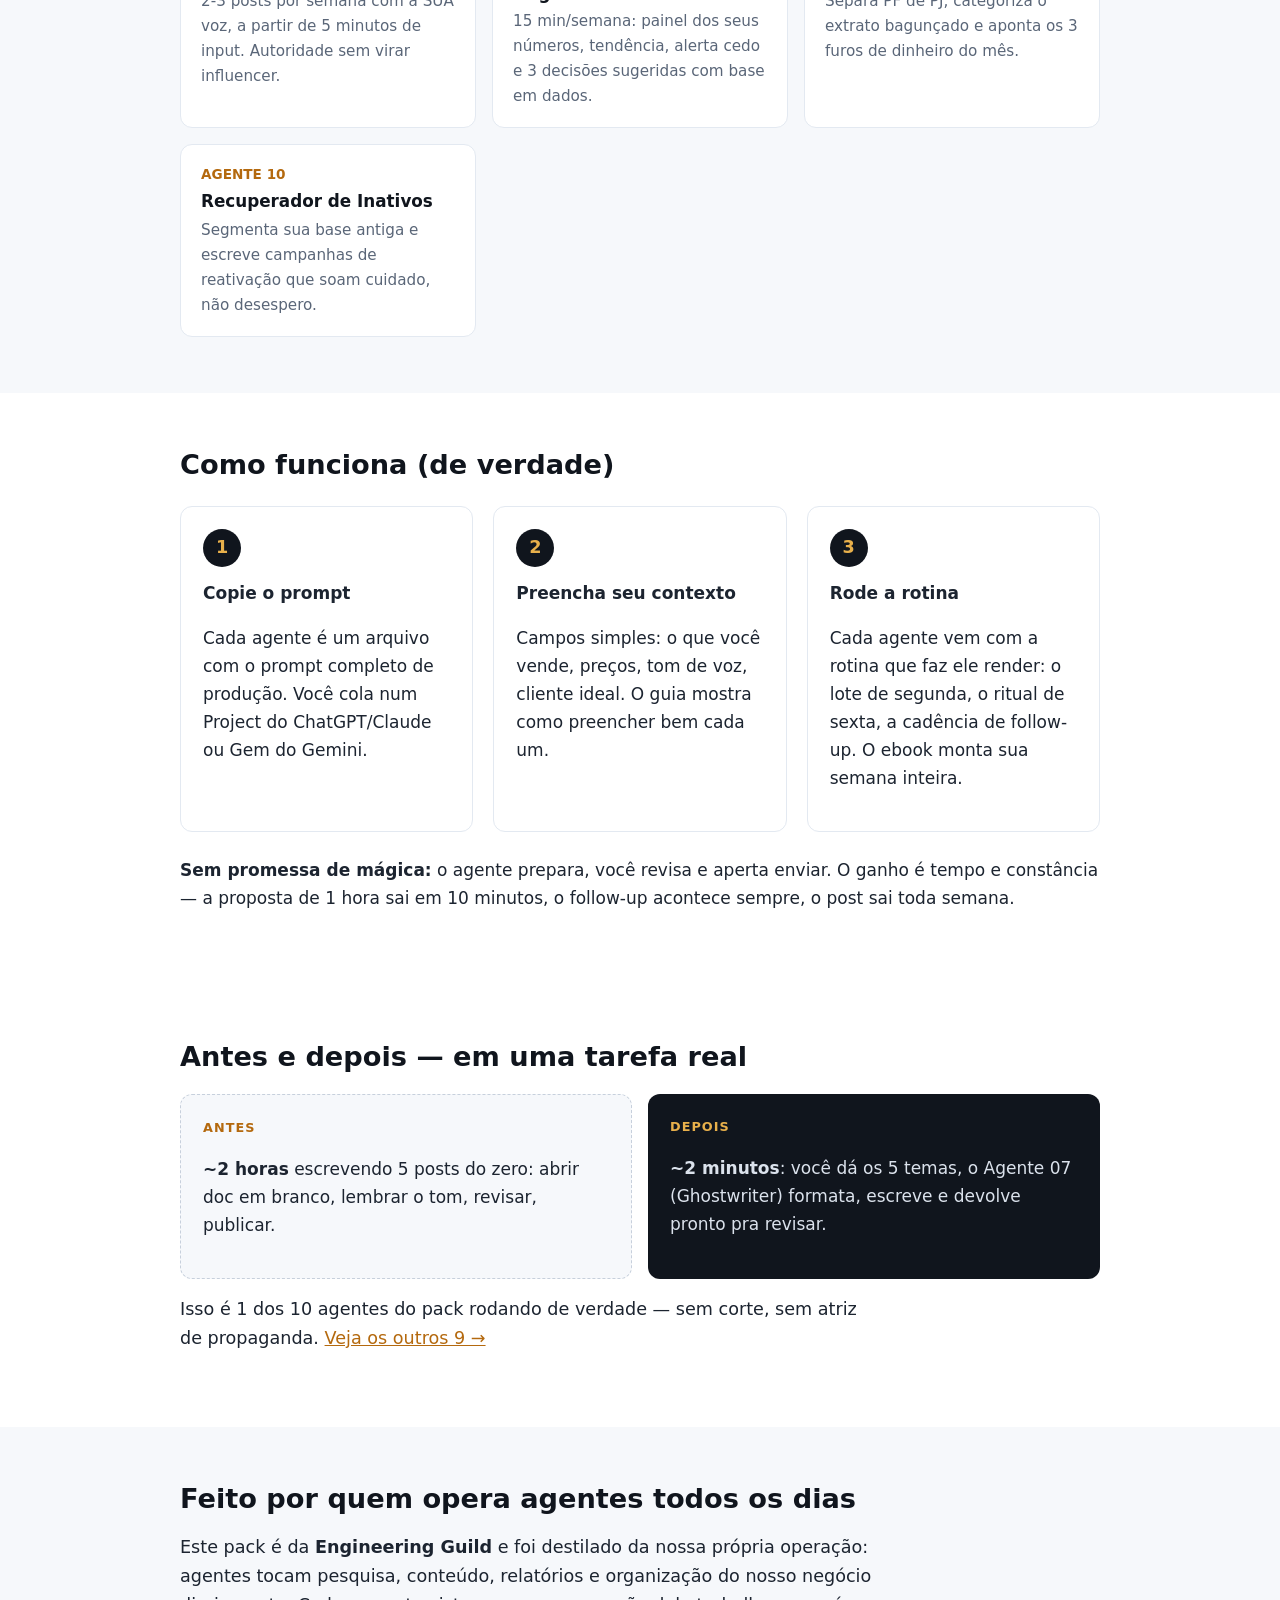
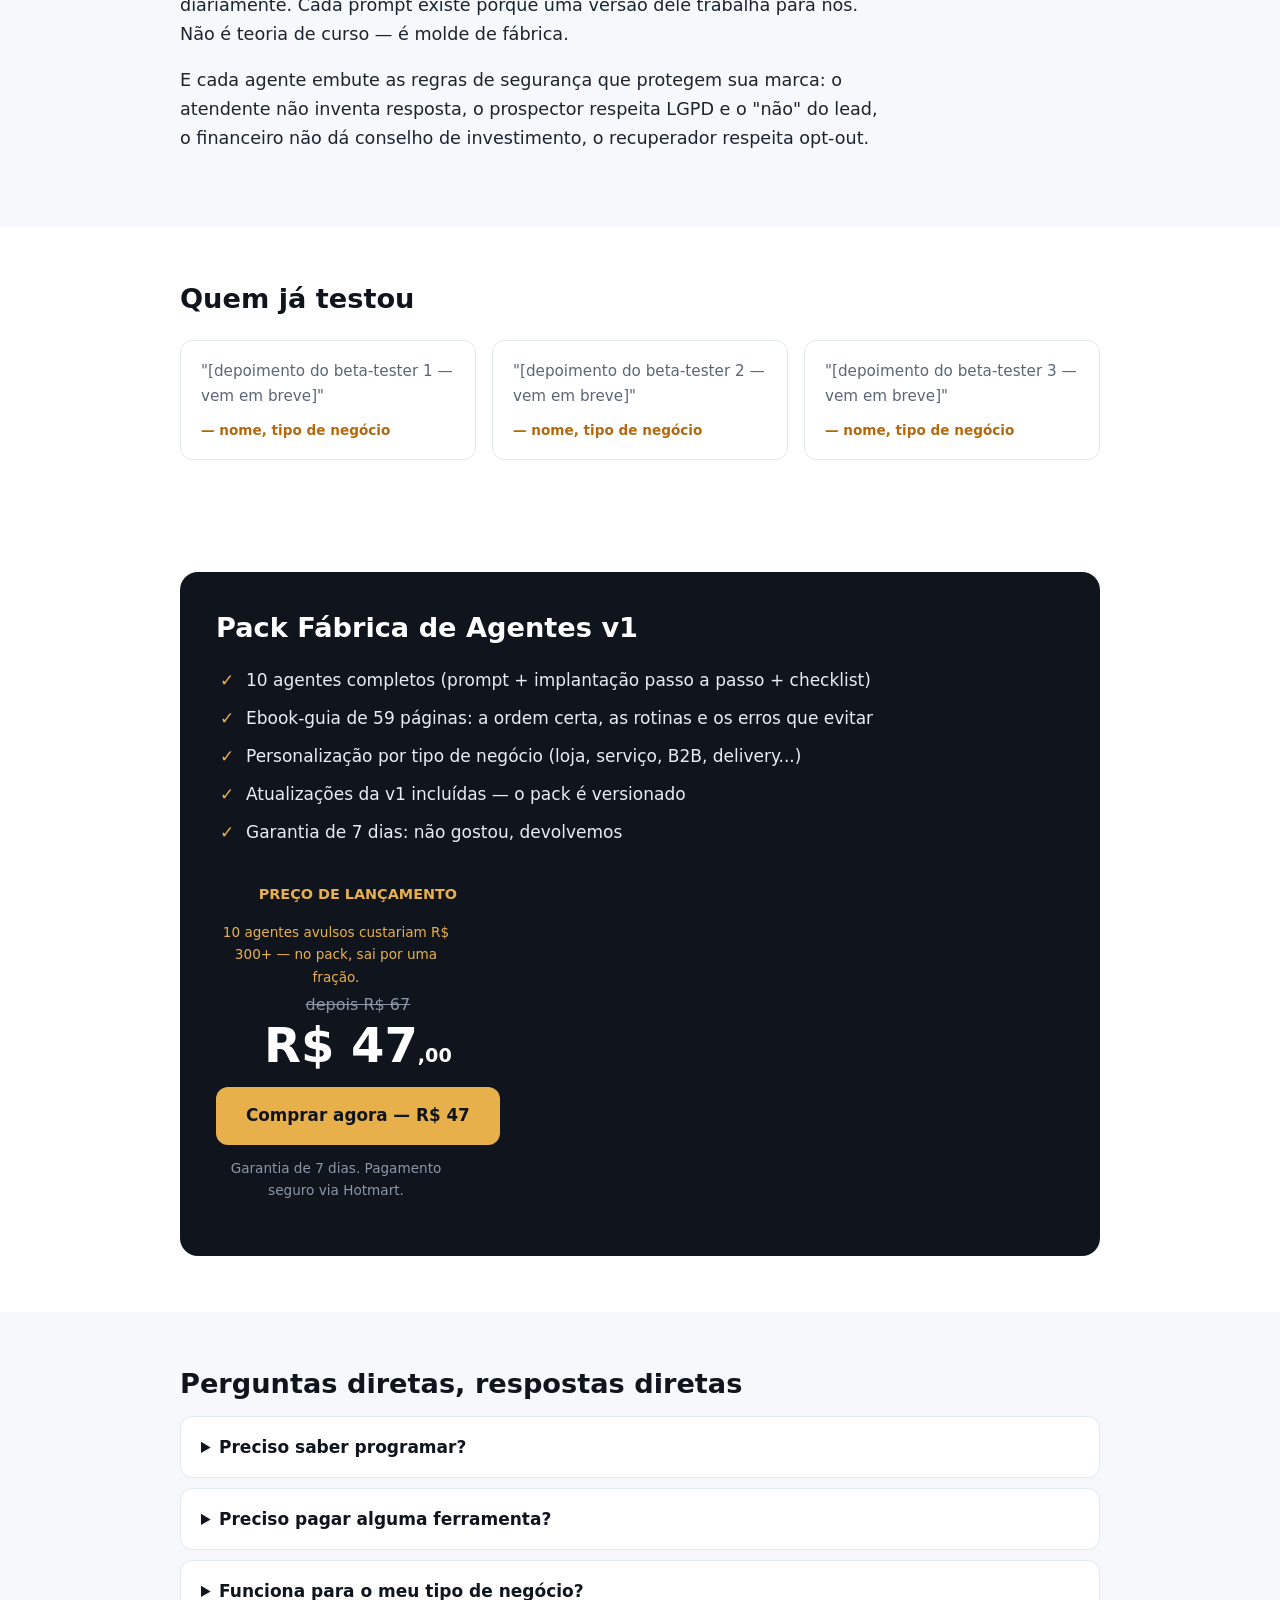
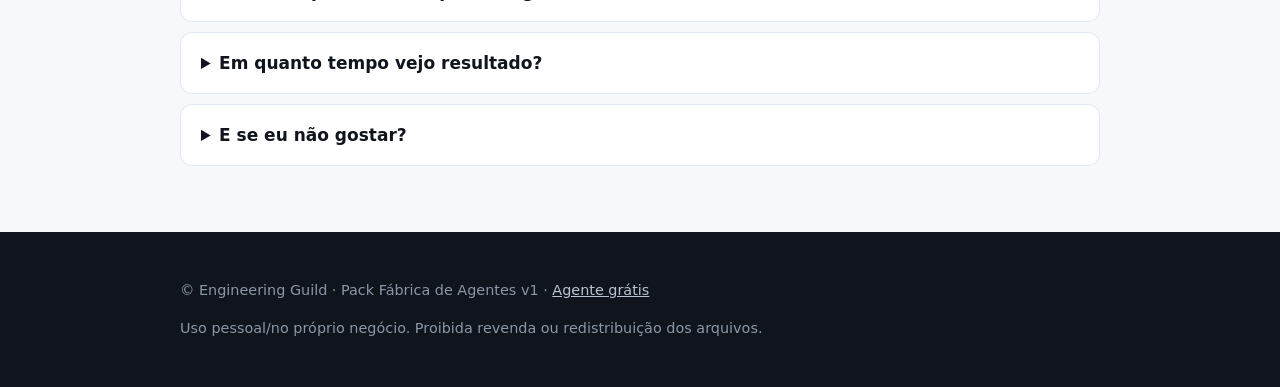
==== commit 09e95af6: "feat(lp): conversion audit — demo split, social-proof slots, price value-stack MSN-016 squad B (Alvo" ====
--- a/index.html
+++ b/index.html
@@ -5,11 +5,11 @@
 <meta name="viewport" content="width=device-width, initial-scale=1">
 <title>Fábrica de Agentes — 10 agentes de IA prontos para o seu negócio (sem código)</title>
 <meta name="description" content="Pack com 10 agentes de IA prontos para pequenos negócios: atendimento, propostas, prospecção, follow-up, conteúdo, finanças. Copiar, colar e usar — sem código, sem mensalidade nova. R$ 47 no lançamento.">
-<link rel="canonical" href="https://engineeringguild.github.io/fabrica-de-agentes/">
+<link rel="canonical" href="https://fabricadeagentes.caiocastilho.com/">
 <meta property="og:title" content="Fábrica de Agentes — 10 agentes de IA prontos para o seu negócio">
 <meta property="og:description" content="Prompts de produção + guia passo a passo + ebook de 59 páginas. Feito por quem opera agentes todos os dias. R$ 47 no lançamento.">
 <meta property="og:type" content="website">
-<meta property="og:url" content="https://engineeringguild.github.io/fabrica-de-agentes/">
+<meta property="og:url" content="https://fabricadeagentes.caiocastilho.com/">
 <meta property="og:locale" content="pt_BR">
 <link rel="stylesheet" href="style.css">
 <script type="application/ld+json">
@@ -27,6 +27,7 @@
   }
 }
 </script>
+<script src="pixel.js" defer></script>
 </head>
 <body>
 
@@ -35,7 +36,7 @@
     <div class="kicker">Pack Fábrica de Agentes — v1</div>
     <h1>10 agentes de IA prontos para trabalhar no seu negócio. Sem código. Sem mensalidade nova.</h1>
     <p class="sub">Atendimento que responde em segundos, follow-up que não esquece orçamento, conteúdo que sai toda semana, caixa organizado — com as contas <strong>gratuitas</strong> de ChatGPT, Claude ou Gemini que você já tem.</p>
-    <a class="btn btn-primary" href="https://pay.hotmart.com/C106375857V" id="cta-hero">Quero o pack — R$ 47</a>
+    <a class="btn btn-primary" href="https://pay.hotmart.com/C106375857V?sck=lp-hero" id="cta-hero" onclick="window.fdaTrack&&fdaTrack('InitiateCheckout',{value:47,currency:'BRL'})">Quero o pack — R$ 47</a>
     <a class="btn btn-ghost" href="gratis/">Baixar 1 agente grátis</a>
     <div class="badges">
       <span>⚡ Implanta em 15-30 min por agente</span>
@@ -83,11 +84,45 @@
   </div>
 </section>
 
+<section id="demo">
+  <div class="wrap">
+    <h2>Antes e depois — em uma tarefa real</h2>
+    <!-- MSN-016 conversion audit: swap this split for the BRIEF-05 demo clip/GIF once produced
+         (docs/factories/f-video/PLAYBOOK.md BRIEF-05 — "before vs after", batch #1). Text version
+         ships now so the LP isn't empty while the video renders. -->
+    <div class="demo-split">
+      <div class="demo-before">
+        <div class="demo-label">ANTES</div>
+        <p><strong>~2 horas</strong> escrevendo 5 posts do zero: abrir doc em branco, lembrar o tom, revisar, publicar.</p>
+      </div>
+      <div class="demo-after">
+        <div class="demo-label">DEPOIS</div>
+        <p><strong>~2 minutos</strong>: você dá os 5 temas, o Agente 07 (Ghostwriter) formata, escreve e devolve pronto pra revisar.</p>
+      </div>
+    </div>
+    <p class="lead" style="margin-top:16px">Isso é 1 dos 10 agentes do pack rodando de verdade — sem corte, sem atriz de propaganda. <a href="#agentes">Veja os outros 9 →</a></p>
+  </div>
+</section>
+
 <section class="soft">
   <div class="wrap">
     <h2>Feito por quem opera agentes todos os dias</h2>
     <p class="lead">Este pack é da <strong>Engineering Guild</strong> e foi destilado da nossa própria operação: agentes tocam pesquisa, conteúdo, relatórios e organização do nosso negócio diariamente. Cada prompt existe porque uma versão dele trabalha para nós. Não é teoria de curso — é molde de fábrica.</p>
     <p class="lead">E cada agente embute as regras de segurança que protegem sua marca: o atendente não inventa resposta, o prospector respeita LGPD e o "não" do lead, o financeiro não dá conselho de investimento, o recuperador respeita opt-out.</p>
+  </div>
+</section>
+
+<section id="prova">
+  <div class="wrap">
+    <h2>Quem já testou</h2>
+    <!-- MSN-016 conversion audit: placeholder slots for the 10 beta-tester quotes (MSN-009 F /
+         WAR_ROOM D2 outreach). Swap each quote+name+business when testimonials come back;
+         remove the section if fewer than 3 come back in time — never publish fake ones. -->
+    <div class="grid">
+      <div class="card"><p>"[depoimento do beta-tester 1 — vem em breve]"</p><div class="num" style="margin-top:10px">— nome, tipo de negócio</div></div>
+      <div class="card"><p>"[depoimento do beta-tester 2 — vem em breve]"</p><div class="num" style="margin-top:10px">— nome, tipo de negócio</div></div>
+      <div class="card"><p>"[depoimento do beta-tester 3 — vem em breve]"</p><div class="num" style="margin-top:10px">— nome, tipo de negócio</div></div>
+    </div>
   </div>
 </section>
 
@@ -106,9 +141,10 @@
       </div>
       <div class="price-box">
         <div class="tag">PREÇO DE LANÇAMENTO</div>
+        <p class="value-stack">10 agentes avulsos custariam R$ 300+ — no pack, sai por uma fração.</p>
         <div class="old">depois R$ 67</div>
         <div class="now">R$ 47<span class="cents">,00</span></div>
-        <p style="margin:16px 0 0"><a class="btn btn-primary" href="https://pay.hotmart.com/C106375857V" id="cta-comprar">Comprar agora — R$ 47</a></p>
+        <p style="margin:16px 0 0"><a class="btn btn-primary" href="https://pay.hotmart.com/C106375857V?sck=lp-oferta" id="cta-comprar" onclick="window.fdaTrack&&fdaTrack('InitiateCheckout',{value:47,currency:'BRL'})">Comprar agora — R$ 47</a></p>
         <p class="guarantee">Garantia de 7 dias. Pagamento seguro via Hotmart.</p>
       </div>
     </div>
--- a/style.css
+++ b/style.css
@@ -92,6 +92,17 @@
 .price-box .cents { font-size: 1.2rem; }
 .price-box .tag { color: var(--accent); font-weight: 600; font-size: .9rem; margin-bottom: 14px; }
 .guarantee { font-size: .85rem; color: #8b97a8; margin-top: 12px; max-width: 240px; }
+.value-stack { font-size: .85rem; color: var(--accent); margin: 0 0 4px; max-width: 240px; }
+
+/* Demo antes/depois */
+.demo-split { display: grid; grid-template-columns: repeat(auto-fit, minmax(240px, 1fr)); gap: 16px; margin-top: 20px; }
+.demo-before, .demo-after { border-radius: var(--radius); padding: 22px; }
+.demo-before { background: var(--bg-soft); border: 1px dashed #c7d0dc; }
+.demo-after { background: var(--ink); color: #e8edf4; }
+.demo-after p { color: #dbe2ec; }
+.demo-label { font-weight: 800; letter-spacing: .08em; font-size: .8rem; margin-bottom: 8px; }
+.demo-before .demo-label { color: var(--accent-dark); }
+.demo-after .demo-label { color: var(--accent); }
 
 /* FAQ */
 details {
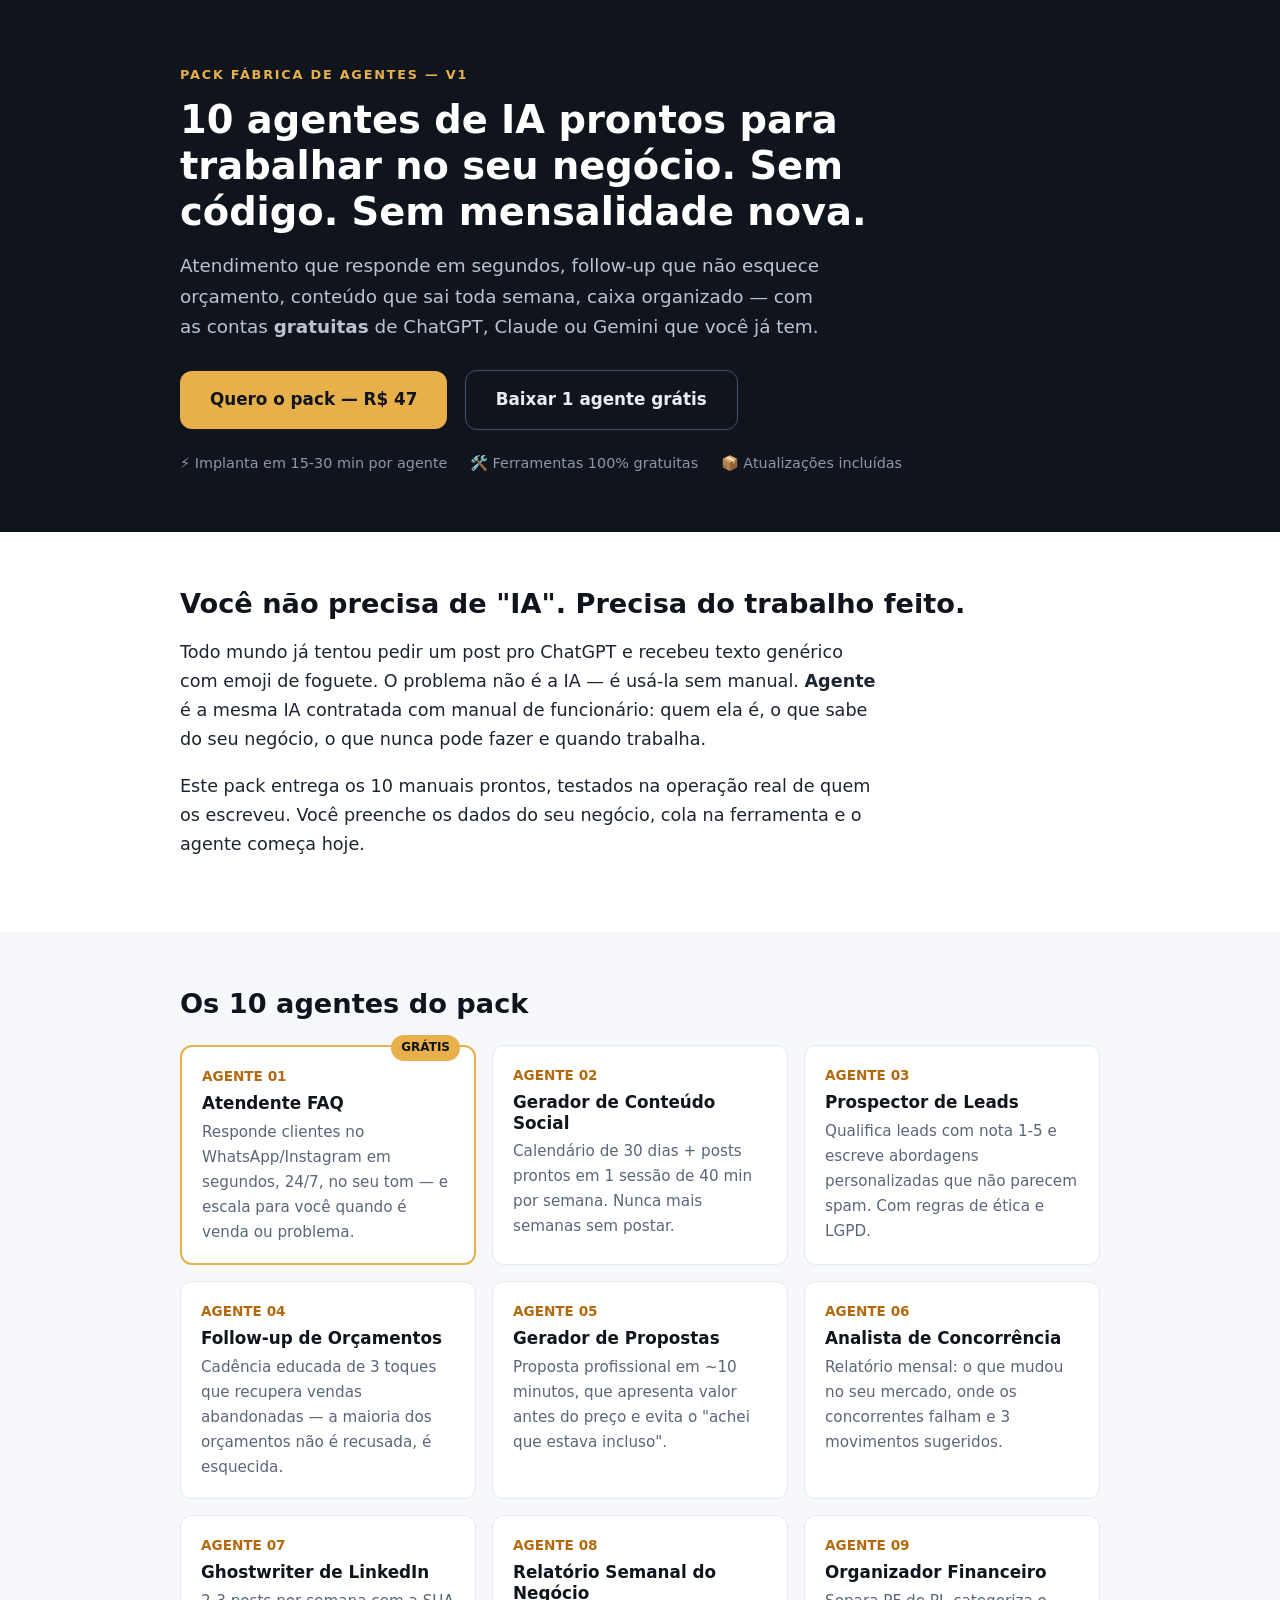
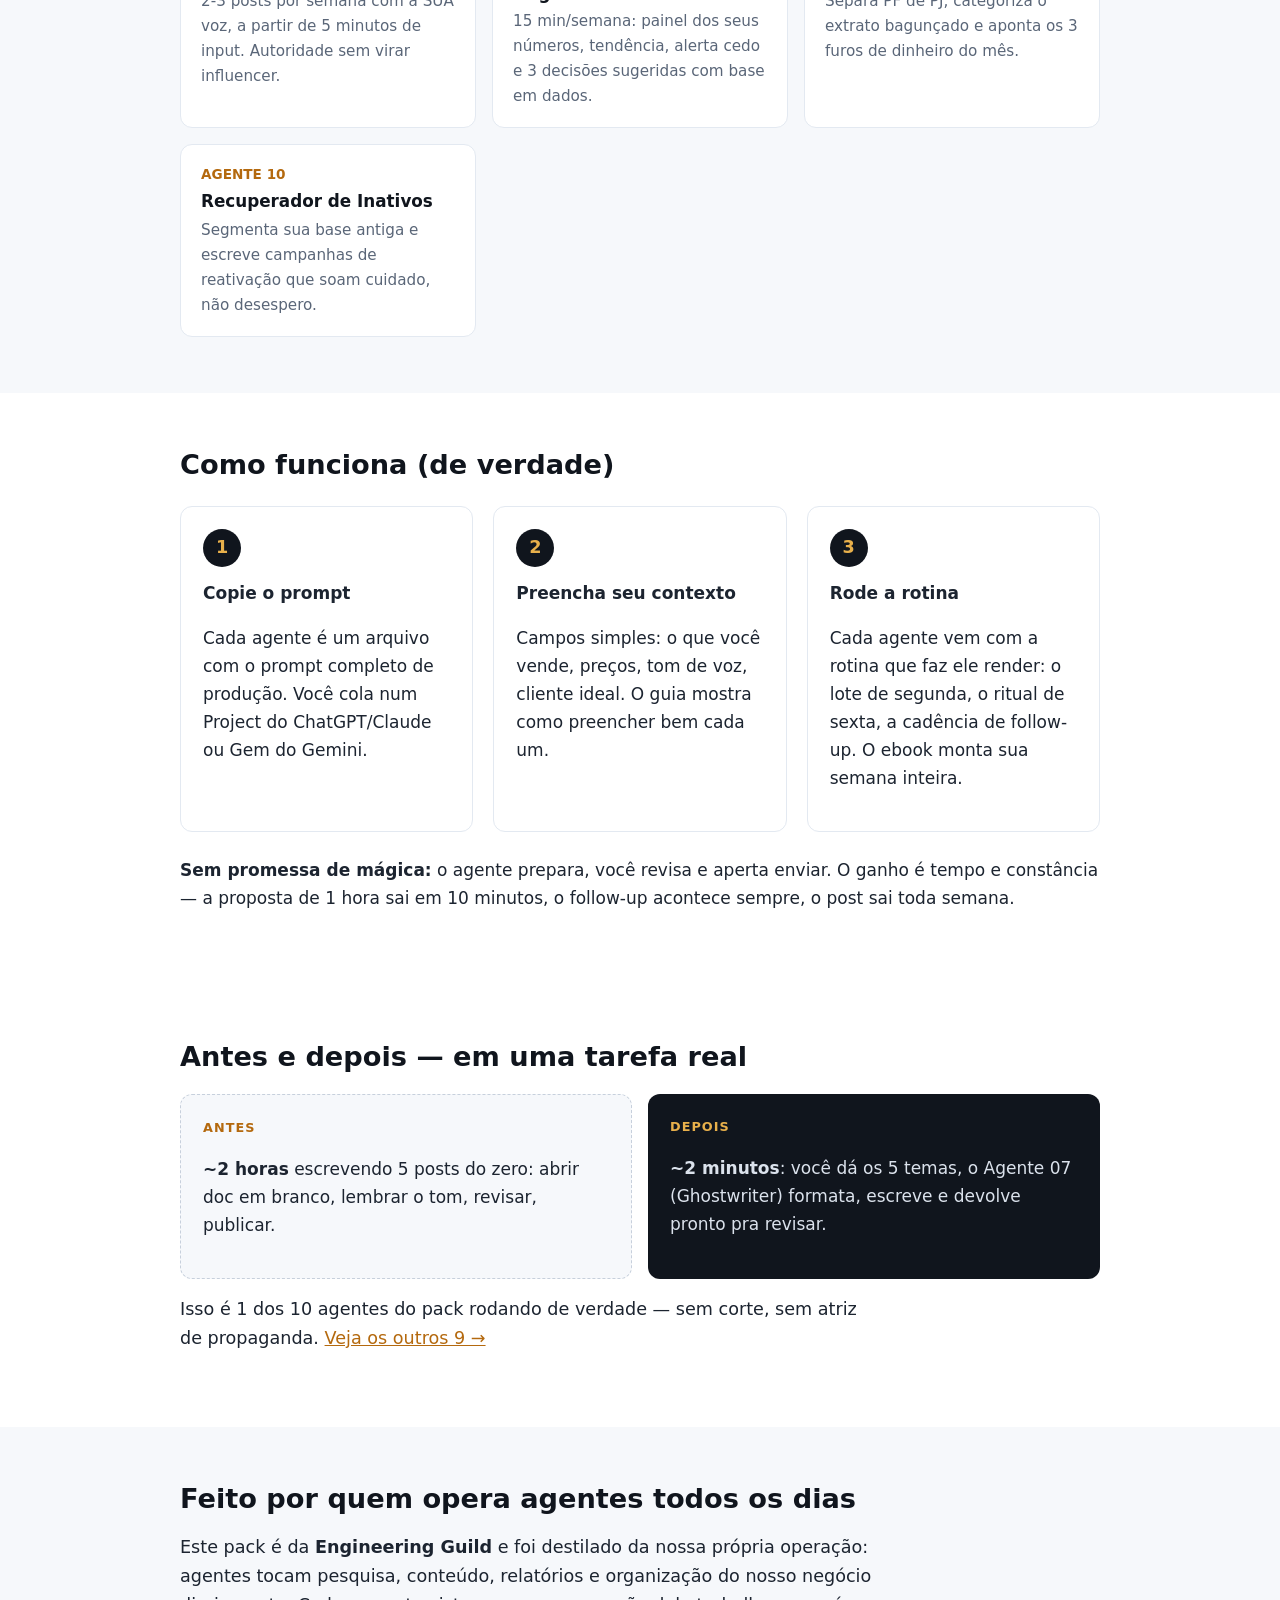
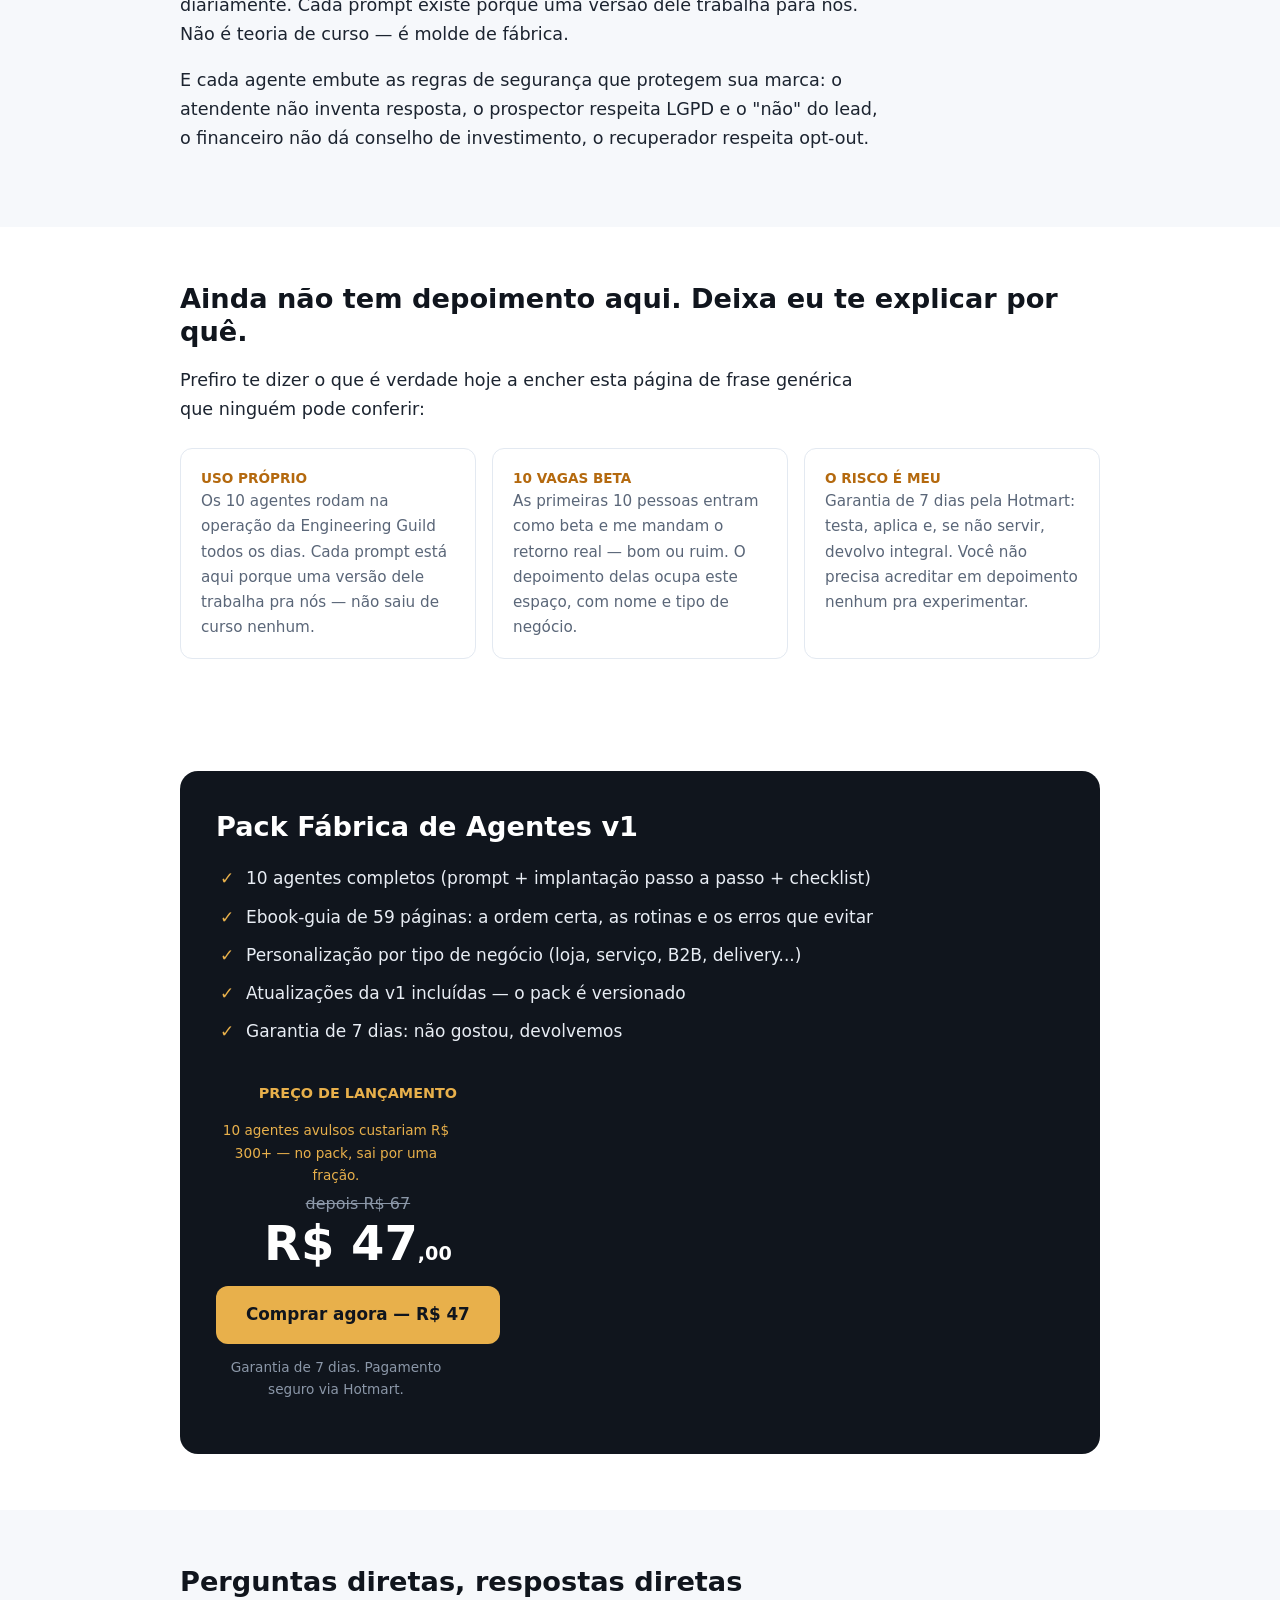
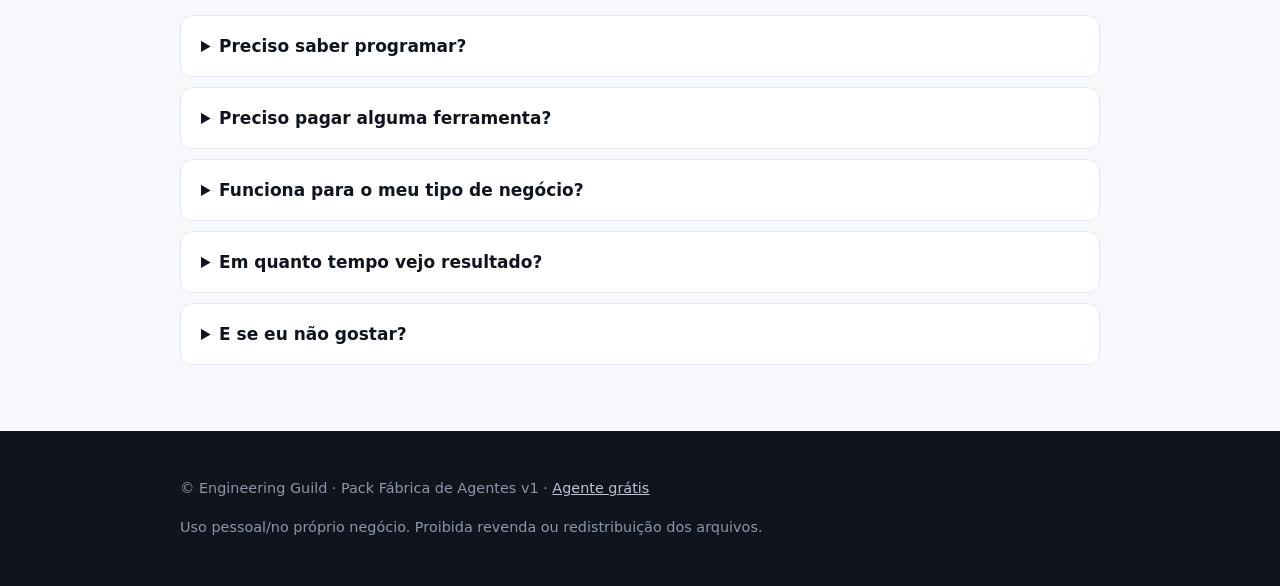
==== commit 0d9875c6: "fix(lp): troca placeholders de depoimento por prova social honesta A PR #5 publicaria literalmente "" ====
--- a/index.html
+++ b/index.html
@@ -114,14 +114,28 @@
 
 <section id="prova">
   <div class="wrap">
-    <h2>Quem já testou</h2>
-    <!-- MSN-016 conversion audit: placeholder slots for the 10 beta-tester quotes (MSN-009 F /
-         WAR_ROOM D2 outreach). Swap each quote+name+business when testimonials come back;
-         remove the section if fewer than 3 come back in time — never publish fake ones. -->
+    <h2>Ainda não tem depoimento aqui. Deixa eu te explicar por quê.</h2>
+    <!-- PROVA SOCIAL HONESTA — 2026-08-11.
+         O pack acabou de abrir e ainda não há depoimento de comprador. Esta seção diz isso na cara
+         e troca prova social por transparência + reversão de risco, que é o que existe de verdade.
+         REGRA DURA: nunca preencher com depoimento inventado (CDC art. 37 / CONAR — publicidade
+         enganosa, risco de chargeback e denúncia na plataforma). Quando houver >=3 depoimentos
+         REAIS de beta-testers (tracker em project-money/docs/marketing/BETA_TESTER_OUTREACH.md),
+         trocar este bloco pela grid de cards com aspa + nome + tipo de negócio. -->
+    <p class="lead">Prefiro te dizer o que é verdade hoje a encher esta página de frase genérica que ninguém pode conferir:</p>
     <div class="grid">
-      <div class="card"><p>"[depoimento do beta-tester 1 — vem em breve]"</p><div class="num" style="margin-top:10px">— nome, tipo de negócio</div></div>
-      <div class="card"><p>"[depoimento do beta-tester 2 — vem em breve]"</p><div class="num" style="margin-top:10px">— nome, tipo de negócio</div></div>
-      <div class="card"><p>"[depoimento do beta-tester 3 — vem em breve]"</p><div class="num" style="margin-top:10px">— nome, tipo de negócio</div></div>
+      <div class="card">
+        <div class="num">USO PRÓPRIO</div>
+        <p>Os 10 agentes rodam na operação da Engineering Guild todos os dias. Cada prompt está aqui porque uma versão dele trabalha pra nós — não saiu de curso nenhum.</p>
+      </div>
+      <div class="card">
+        <div class="num">10 VAGAS BETA</div>
+        <p>As primeiras 10 pessoas entram como beta e me mandam o retorno real — bom ou ruim. O depoimento delas ocupa este espaço, com nome e tipo de negócio.</p>
+      </div>
+      <div class="card">
+        <div class="num">O RISCO É MEU</div>
+        <p>Garantia de 7 dias pela Hotmart: testa, aplica e, se não servir, devolvo integral. Você não precisa acreditar em depoimento nenhum pra experimentar.</p>
+      </div>
     </div>
   </div>
 </section>
